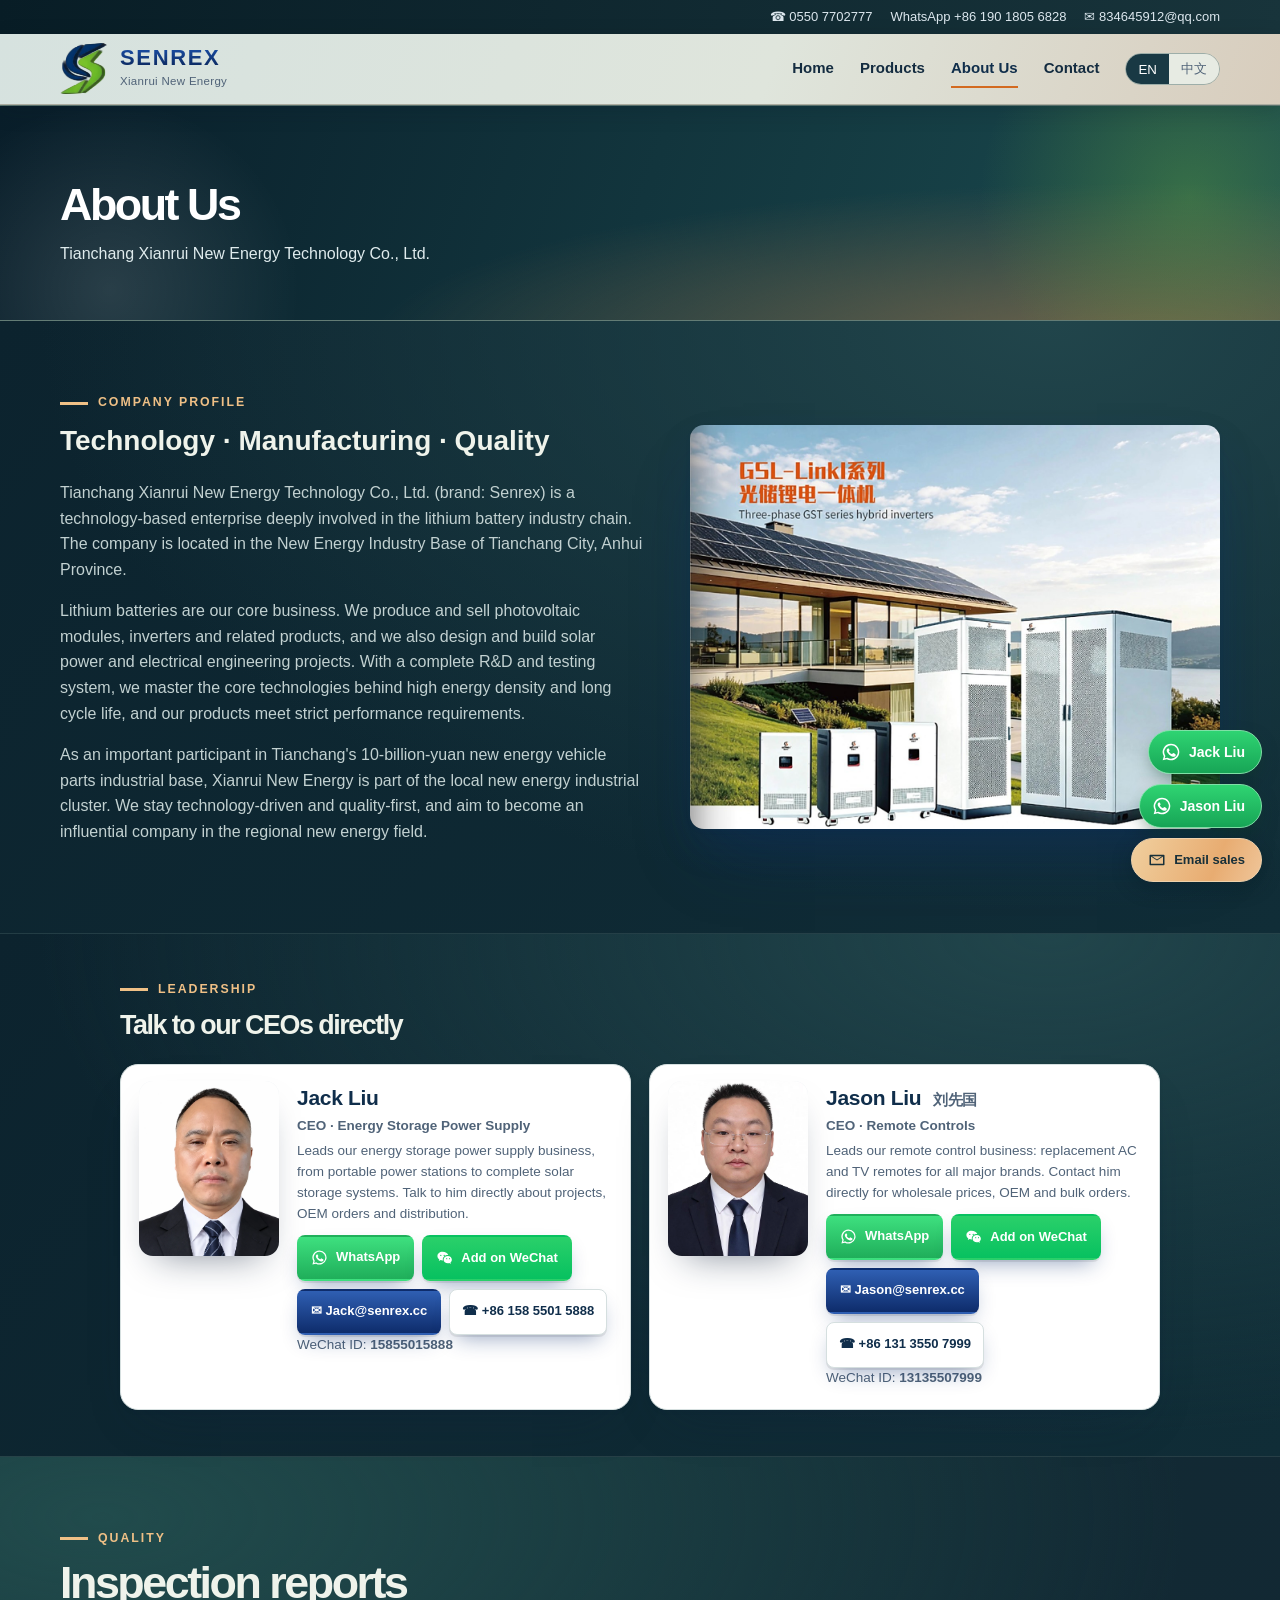
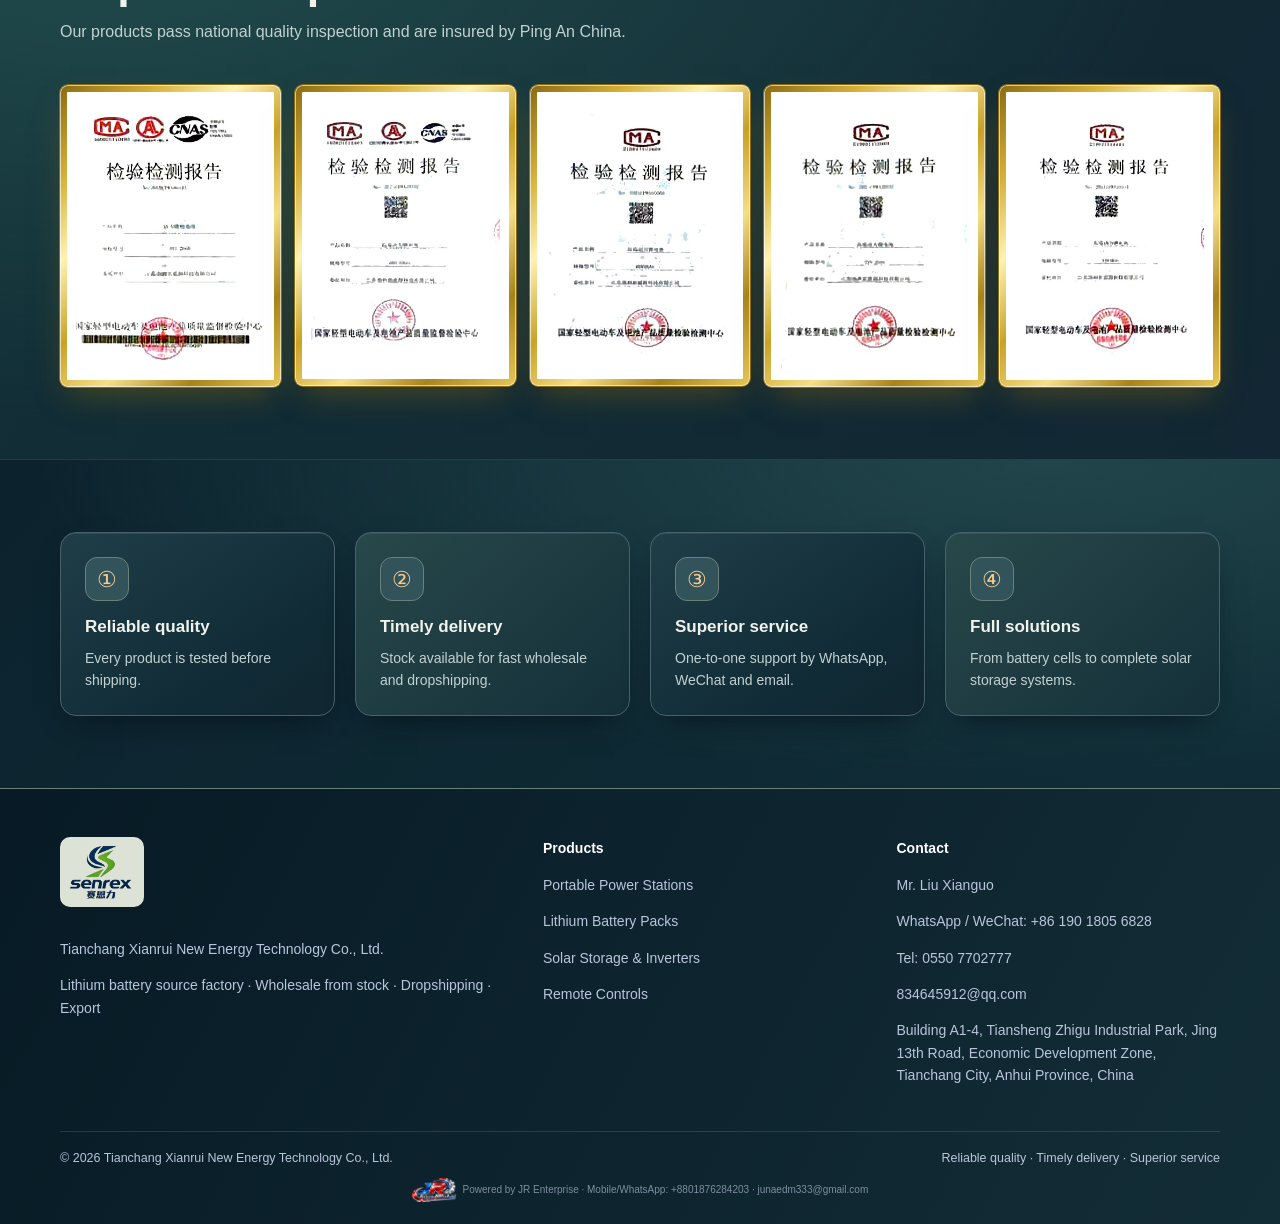
==== about.html @ 0696030a "Add CEO emails (Jack@senrex.cc, Jason@senrex.cc); order WhatsApp, WeChat, Email Co-Authored-By: Clau" ====
<!DOCTYPE html>
<html lang="en">
<head>
<meta charset="utf-8">
<meta name="viewport" content="width=device-width,initial-scale=1">
<title>About Us | Senrex 赛恩力</title>
<meta name="description" content="Senrex lithium battery factory: portable power stations, 48V/60V/72V lithium battery packs, solar storage systems, inverters and remote controls. Wholesale and export.">
<link rel="icon" href="assets/img/logo_mark.png">
<link rel="stylesheet" href="assets/css/style.css?v=fdbe3cc8">
<link rel="stylesheet" href="assets/css/alpine.css?v=fdbe3cc8">
<script>try{var l=localStorage.getItem('senrex-lang');if(!l){l=(navigator.language||'').toLowerCase().indexOf('zh')===0?'zh-CN':'en'}document.documentElement.lang=l}catch(e){}</script>
</head>
<body data-page="about">
<div class="top"><div class="wrap">
  <a href="tel:+865507702777">☎ 0550 7702777</a>
  <a href="https://wa.me/8619018056828" target="_blank" rel="noopener">WhatsApp +86 190 1805 6828</a>
  <a href="mailto:834645912@qq.com">✉ 834645912@qq.com</a>
</div></div>
<header class="nav"><div class="wrap">
  <a class="brand" href="index.html"><span class="brand-depth" aria-hidden="true"><img src="assets/img/logo_mark.png" width="158" height="160" alt=""><i style="--depth:-3px"></i><i style="--depth:-2px"></i><i style="--depth:-1px"></i><i style="--depth:0px"></i><i style="--depth:1px"></i><i style="--depth:2px"></i><i style="--depth:3px"></i></span><span><b>SENREX</b><small><span class="en">Xianrui New Energy</span><span class="zh">先锐新能源</span></small></span></a>
  <nav class="menu" id="menu">
    <a href="index.html" data-p="home"><span class="en">Home</span><span class="zh">首页</span></a>
    <a href="products.html" data-p="products"><span class="en">Products</span><span class="zh">产品中心</span></a>
    <a href="about.html" data-p="about"><span class="en">About Us</span><span class="zh">关于我们</span></a>
    <a href="contact.html" data-p="contact"><span class="en">Contact</span><span class="zh">联系我们</span></a>
    <div class="lang"><button data-l="en">EN</button><button data-l="zh-CN">中文</button></div>
  </nav>
  <button class="burger" id="burger" aria-label="Menu">☰</button>
</div></header>

<div class="ptitle"><div class="wrap"><h1><span class="en">About Us</span><span class="zh">关于我们</span></h1><p><span class="en">Tianchang Xianrui New Energy Technology Co., Ltd.</span><span class="zh">天长市先锐新能源科技有限公司</span></p></div></div>
<section class="s"><div class="wrap split">
  <div>
    <div class="kicker"><span class="en">Company profile</span><span class="zh">公司简介</span></div>
    <h2 style="color:var(--navy);font-size:28px;margin:6px 0 14px"><span class="en">Technology · Manufacturing · Quality</span><span class="zh">科技缔造 · 专业品质</span></h2>
    <p class="en">Tianchang Xianrui New Energy Technology Co., Ltd. (brand: Senrex) is a technology-based enterprise deeply involved in the lithium battery industry chain. The company is located in the New Energy Industry Base of Tianchang City, Anhui Province.</p><p class="zh">天长市先锐新能源科技有限公司（品牌：赛恩力 Senrex）是一家深耕锂电池产业链的科技型企业，公司坐落于安徽省天长市新能源产业基地。</p>
    <p class="en">Lithium batteries are our core business. We produce and sell photovoltaic modules, inverters and related products, and we also design and build solar power and electrical engineering projects. With a complete R&D and testing system, we master the core technologies behind high energy density and long cycle life, and our products meet strict performance requirements.</p><p class="zh">公司以锂电池产业为核心方向，主营光伏组件、逆变器等产品生产销售，同时承接光伏发电及电力工程设计施工业务。依托完善的研发测试体系，公司掌握了支撑高能量密度、长循环寿命电池需求的核心技术，产品性能满足严苛要求。</p>
    <p class="en">As an important participant in Tianchang's 10-billion-yuan new energy vehicle parts industrial base, Xianrui New Energy is part of the local new energy industrial cluster. We stay technology-driven and quality-first, and aim to become an influential company in the regional new energy field.</p><p class="zh">作为天长市百亿新能源汽车零部件产业基地的重要参与者，先锐新能源积极融入本地新能源产业集群，借助完善的协作配套与产业政策优势，持续提升自主创新能力。未来，公司将继续坚持科技驱动、质量为本，致力于成为区域新能源领域具有较强影响力的企业。</p>
  </div>
  <img src="assets/img/solar/hero_gsl.jpg" alt="Senrex solar storage systems" style="border-radius:14px">
</div></section>
<section class="s ceo-s"><div class="wrap">
  <div class="head"><div class="kicker"><span class="en">Leadership</span><span class="zh">公司领导</span></div><h2><span class="en">Talk to our CEOs directly</span><span class="zh">直接联系我们的负责人</span></h2></div>
  <div class="leaders"><div class="ceo">
    <div class="ceo-photo"><img src="assets/img/team/jack-liu.webp" alt="Jack Liu, CEO" loading="lazy"></div>
    <div class="ceo-info">
      <h2>Jack Liu</h2>
      <p class="ceo-role"><span class="en">CEO · Energy Storage Power Supply</span><span class="zh">首席执行官 · 储能电源</span></p>
      <p><span class="en">Leads our energy storage power supply business, from portable power stations to complete solar storage systems. Talk to him directly about projects, OEM orders and distribution.</span><span class="zh">负责储能电源业务，涵盖便携式储能电源到完整光储系统。项目合作、OEM定制与代理经销，欢迎直接联系。</span></p>
      <div class="ceo-btns">
        <a class="btn btn-wa" href="https://wa.me/8615855015888?text=Hello%20Jack%2C%20I%20am%20interested%20in%20Senrex%20products." target="_blank" rel="noopener"><svg width="20" height="20" fill="currentColor" viewBox="0 0 24 24" aria-hidden="true"><path d="M12 2a10 10 0 0 0-8.6 15.1L2 22l5-1.3A10 10 0 1 0 12 2zm0 18.2a8.2 8.2 0 0 1-4.2-1.2l-.3-.2-3 .8.8-2.9-.2-.3A8.2 8.2 0 1 1 12 20.2zm4.5-6.1c-.2-.1-1.5-.7-1.7-.8s-.4-.1-.6.1-.7.8-.8 1-.3.2-.5.1a6.7 6.7 0 0 1-3.3-2.9c-.3-.4.2-.4.7-1.3.1-.2 0-.3 0-.4l-.8-1.8c-.2-.5-.4-.4-.6-.4h-.5a1 1 0 0 0-.7.3 3 3 0 0 0-.9 2.2 5.2 5.2 0 0 0 1.1 2.8 11.9 11.9 0 0 0 4.6 4c1.7.7 2.4.8 3.2.7a2.8 2.8 0 0 0 1.8-1.3 2.3 2.3 0 0 0 .2-1.3c-.1-.1-.3-.2-.5-.3z"/></svg> WhatsApp</a><button class="btn btn-wechat" type="button" data-wechat="15855015888"><svg viewBox="0 0 24 24" width="20" height="20" fill="currentColor" aria-hidden="true"><path d="M9.2 4C5.2 4 2 6.7 2 10c0 1.9 1 3.6 2.7 4.7L4 17l2.6-1.3c.8.2 1.7.4 2.6.4h.6a5.6 5.6 0 0 1-.2-1.5c0-3.4 3.2-6.1 7.2-6.1h.5C16.6 5.9 13.2 4 9.2 4zM6.8 8.2a.9.9 0 1 1 0 1.8.9.9 0 0 1 0-1.8zm4.8 0a.9.9 0 1 1 0 1.8.9.9 0 0 1 0-1.8zM16.8 10c-3.4 0-6.1 2.2-6.1 5s2.7 5 6.1 5c.7 0 1.4-.1 2-.3L21 21l-.6-2c1.2-.9 2-2.3 2-3.9 0-2.9-2.6-5.1-5.6-5.1zm-2 2.9a.8.8 0 1 1 0 1.5.8.8 0 0 1 0-1.5zm4 0a.8.8 0 1 1 0 1.5.8.8 0 0 1 0-1.5z"/></svg><span class="en">Add on WeChat</span><span class="zh">添加微信</span></button><a class="btn btn-mail" href="mailto:Jack@senrex.cc?subject=Senrex%20inquiry">✉ Jack@senrex.cc</a>
        <a class="btn btn-call" href="tel:+8615855015888">☎ +86 158 5501 5888</a>
      </div><p class="ceo-note"><span class="en">WeChat ID</span><span class="zh">微信号</span>: <b>15855015888</b></p>
    </div>
  </div><div class="ceo">
    <div class="ceo-photo"><img src="assets/img/team/jason-liu.webp" alt="Jason Liu, CEO" loading="lazy"></div>
    <div class="ceo-info">
      <h2>Jason Liu <span class="ceo-zh">刘先国</span></h2>
      <p class="ceo-role"><span class="en">CEO · Remote Controls</span><span class="zh">首席执行官 · 遥控器</span></p>
      <p><span class="en">Leads our remote control business: replacement AC and TV remotes for all major brands. Contact him directly for wholesale prices, OEM and bulk orders.</span><span class="zh">负责遥控器业务，提供各大品牌空调与电视替换遥控器。批发价格、OEM定制及大批量订单，欢迎直接联系。</span></p>
      <div class="ceo-btns">
        <a class="btn btn-wa" href="https://wa.me/8613135507999?text=Hello%20Jason%2C%20I%20am%20interested%20in%20Senrex%20products." target="_blank" rel="noopener"><svg width="20" height="20" fill="currentColor" viewBox="0 0 24 24" aria-hidden="true"><path d="M12 2a10 10 0 0 0-8.6 15.1L2 22l5-1.3A10 10 0 1 0 12 2zm0 18.2a8.2 8.2 0 0 1-4.2-1.2l-.3-.2-3 .8.8-2.9-.2-.3A8.2 8.2 0 1 1 12 20.2zm4.5-6.1c-.2-.1-1.5-.7-1.7-.8s-.4-.1-.6.1-.7.8-.8 1-.3.2-.5.1a6.7 6.7 0 0 1-3.3-2.9c-.3-.4.2-.4.7-1.3.1-.2 0-.3 0-.4l-.8-1.8c-.2-.5-.4-.4-.6-.4h-.5a1 1 0 0 0-.7.3 3 3 0 0 0-.9 2.2 5.2 5.2 0 0 0 1.1 2.8 11.9 11.9 0 0 0 4.6 4c1.7.7 2.4.8 3.2.7a2.8 2.8 0 0 0 1.8-1.3 2.3 2.3 0 0 0 .2-1.3c-.1-.1-.3-.2-.5-.3z"/></svg> WhatsApp</a><button class="btn btn-wechat" type="button" data-wechat="13135507999"><svg viewBox="0 0 24 24" width="20" height="20" fill="currentColor" aria-hidden="true"><path d="M9.2 4C5.2 4 2 6.7 2 10c0 1.9 1 3.6 2.7 4.7L4 17l2.6-1.3c.8.2 1.7.4 2.6.4h.6a5.6 5.6 0 0 1-.2-1.5c0-3.4 3.2-6.1 7.2-6.1h.5C16.6 5.9 13.2 4 9.2 4zM6.8 8.2a.9.9 0 1 1 0 1.8.9.9 0 0 1 0-1.8zm4.8 0a.9.9 0 1 1 0 1.8.9.9 0 0 1 0-1.8zM16.8 10c-3.4 0-6.1 2.2-6.1 5s2.7 5 6.1 5c.7 0 1.4-.1 2-.3L21 21l-.6-2c1.2-.9 2-2.3 2-3.9 0-2.9-2.6-5.1-5.6-5.1zm-2 2.9a.8.8 0 1 1 0 1.5.8.8 0 0 1 0-1.5zm4 0a.8.8 0 1 1 0 1.5.8.8 0 0 1 0-1.5z"/></svg><span class="en">Add on WeChat</span><span class="zh">添加微信</span></button><a class="btn btn-mail" href="mailto:Jason@senrex.cc?subject=Senrex%20inquiry">✉ Jason@senrex.cc</a>
        <a class="btn btn-call" href="tel:+8613135507999">☎ +86 131 3550 7999</a>
      </div><p class="ceo-note"><span class="en">WeChat ID</span><span class="zh">微信号</span>: <b>13135507999</b></p>
    </div>
  </div></div>
</div></section>
<section class="s alt"><div class="wrap">
  <div class="head"><div class="kicker"><span class="en">Quality</span><span class="zh">品质保障</span></div><h2><span class="en">Inspection reports</span><span class="zh">检验检测报告</span></h2><p><span class="en">Our products pass national quality inspection and are insured by Ping An China.</span><span class="zh">本公司产品通过国家质量检测认证，由中国平安承保。</span></p></div>
  <div class="certgrid"><img src="assets/img/certs/cert1.jpg" alt="Inspection report 1" loading="lazy" data-zoom><img src="assets/img/certs/cert2.jpg" alt="Inspection report 2" loading="lazy" data-zoom><img src="assets/img/certs/cert3.jpg" alt="Inspection report 3" loading="lazy" data-zoom><img src="assets/img/certs/cert4.jpg" alt="Inspection report 4" loading="lazy" data-zoom><img src="assets/img/certs/cert5.jpg" alt="Inspection report 5" loading="lazy" data-zoom></div>
</div></section>
<section class="s"><div class="wrap">
  <div class="why">
    <div><i>①</i><h3><span class="en">Reliable quality</span><span class="zh">可靠的质量</span></h3><p><span class="en">Every product is tested before shipping.</span><span class="zh">每件产品出厂前均经检测。</span></p></div>
    <div><i>②</i><h3><span class="en">Timely delivery</span><span class="zh">及时的供货</span></h3><p><span class="en">Stock available for fast wholesale and dropshipping.</span><span class="zh">现货充足，批发与一件代发快速发货。</span></p></div>
    <div><i>③</i><h3><span class="en">Superior service</span><span class="zh">最佳的服务</span></h3><p><span class="en">One-to-one support by WhatsApp, WeChat and email.</span><span class="zh">WhatsApp、微信、邮箱一对一服务。</span></p></div>
    <div><i>④</i><h3><span class="en">Full solutions</span><span class="zh">整体方案</span></h3><p><span class="en">From battery cells to complete solar storage systems.</span><span class="zh">从电池到完整光储系统。</span></p></div>
  </div>
</div></section>

<footer><div class="wrap">
  <div class="cols">
    <div>
      <div class="logo"><img src="assets/img/logo.png" alt="Senrex 赛恩力"></div>
      <p><span class="en">Tianchang Xianrui New Energy Technology Co., Ltd.</span><span class="zh">天长市先锐新能源科技有限公司</span></p>
      <p><span class="en">Lithium battery source factory · Wholesale from stock · Dropshipping · Export</span><span class="zh">锂电池源头工厂 · 现货批发 · 一件代发 · 外贸出口</span></p>
    </div>
    <div>
      <h4><span class="en">Products</span><span class="zh">产品中心</span></h4>
      <p><a href="products.html#power"><span class="en">Portable Power Stations</span><span class="zh">便携式储能电源</span></a></p><p><a href="products.html#battery"><span class="en">Lithium Battery Packs</span><span class="zh">动力锂电池组</span></a></p><p><a href="products.html#solar"><span class="en">Solar Storage & Inverters</span><span class="zh">光储一体机与逆变器</span></a></p><p><a href="products.html#remote"><span class="en">Remote Controls</span><span class="zh">遥控器</span></a></p>
    </div>
    <div>
      <h4><span class="en">Contact</span><span class="zh">联系我们</span></h4>
      <p><span class="en">Mr. Liu Xianguo</span><span class="zh">刘先国</span></p>
      <p><a href="https://wa.me/8619018056828" target="_blank" rel="noopener">WhatsApp / WeChat: +86 190 1805 6828</a></p>
      <p><a href="tel:+865507702777">Tel: 0550 7702777</a></p>
      <p><a href="mailto:834645912@qq.com">834645912@qq.com</a></p>
      <p><span class="en">Building A1-4, Tiansheng Zhigu Industrial Park, Jing 13th Road, Economic Development Zone, Tianchang City, Anhui Province, China</span><span class="zh">安徽省天长市经济开发区经十三路天盛智谷产业园A1-4栋</span></p>
    </div>
  </div>
  <div class="copy"><span>© 2026 <span class="en">Tianchang Xianrui New Energy Technology Co., Ltd.</span><span class="zh">天长市先锐新能源科技有限公司</span></span><span><span class="en">Reliable quality · Timely delivery · Superior service</span><span class="zh">可靠的质量 · 及时的供货 · 最佳的服务</span></span></div>
  <div class="jr-credit" style="text-align:center;font-size:10px;line-height:1.5;margin-top:10px;display:flex;align-items:center;justify-content:center;gap:6px;flex-wrap:wrap"><img src="assets/img/jr-enterprise-logo.webp" width="45" height="24" alt="JR Enterprise" loading="lazy" style="height:24px;width:auto;display:block"><span style="opacity:.65">Powered by JR Enterprise · Mobile/WhatsApp: <a href="https://wa.me/8801876284203" target="_blank" rel="noopener" style="color:inherit;text-decoration:none">+8801876284203</a> · <a href="mailto:junaedm333@gmail.com" style="color:inherit;text-decoration:none">junaedm333@gmail.com</a></span></div>
</div></footer>
<div class="float">
  <a class="wa wa-name" href="https://wa.me/8615855015888?text=Hello%20Jack%2C%20I%20am%20interested%20in%20Senrex%20energy%20storage%20products." target="_blank" rel="noopener" aria-label="WhatsApp Jack Liu"><svg viewBox="0 0 24 24" aria-hidden="true"><path d="M12 2a10 10 0 0 0-8.6 15.1L2 22l5-1.3A10 10 0 1 0 12 2zm0 18.2a8.2 8.2 0 0 1-4.2-1.2l-.3-.2-3 .8.8-2.9-.2-.3A8.2 8.2 0 1 1 12 20.2zm4.5-6.1c-.2-.1-1.5-.7-1.7-.8s-.4-.1-.6.1-.7.8-.8 1-.3.2-.5.1a6.7 6.7 0 0 1-3.3-2.9c-.3-.4.2-.4.7-1.3.1-.2 0-.3 0-.4l-.8-1.8c-.2-.5-.4-.4-.6-.4h-.5a1 1 0 0 0-.7.3 3 3 0 0 0-.9 2.2 5.2 5.2 0 0 0 1.1 2.8 11.9 11.9 0 0 0 4.6 4c1.7.7 2.4.8 3.2.7a2.8 2.8 0 0 0 1.8-1.3 2.3 2.3 0 0 0 .2-1.3c-.1-.1-.3-.2-.5-.3z"/></svg><span>Jack Liu</span></a>
  <a class="wa wa-name" href="https://wa.me/8613135507999?text=Hello%20Jason%2C%20I%20am%20interested%20in%20Senrex%20remote%20controls." target="_blank" rel="noopener" aria-label="WhatsApp Jason Liu"><svg viewBox="0 0 24 24" aria-hidden="true"><path d="M12 2a10 10 0 0 0-8.6 15.1L2 22l5-1.3A10 10 0 1 0 12 2zm0 18.2a8.2 8.2 0 0 1-4.2-1.2l-.3-.2-3 .8.8-2.9-.2-.3A8.2 8.2 0 1 1 12 20.2zm4.5-6.1c-.2-.1-1.5-.7-1.7-.8s-.4-.1-.6.1-.7.8-.8 1-.3.2-.5.1a6.7 6.7 0 0 1-3.3-2.9c-.3-.4.2-.4.7-1.3.1-.2 0-.3 0-.4l-.8-1.8c-.2-.5-.4-.4-.6-.4h-.5a1 1 0 0 0-.7.3 3 3 0 0 0-.9 2.2 5.2 5.2 0 0 0 1.1 2.8 11.9 11.9 0 0 0 4.6 4c1.7.7 2.4.8 3.2.7a2.8 2.8 0 0 0 1.8-1.3 2.3 2.3 0 0 0 .2-1.3c-.1-.1-.3-.2-.5-.3z"/></svg><span>Jason Liu</span></a>
  <a class="em" href="contact.html#form"><svg viewBox="0 0 24 24" aria-hidden="true"><path d="M3 5h18a1 1 0 0 1 1 1v12a1 1 0 0 1-1 1H3a1 1 0 0 1-1-1V6a1 1 0 0 1 1-1zm1 2.4V17h16V7.4l-8 5.3-8-5.3zM5.4 7 12 11.4 18.6 7H5.4z"/></svg><span class="en">Email sales</span><span class="zh">邮件询价</span></a>
</div>
<div class="modal" id="pmodal"><div class="box"><button class="x" data-close aria-label="Close">×</button><div class="gal"></div><div class="info"></div></div></div>
<div class="modal zoom" id="zmodal"><div class="box"><button class="x" data-close aria-label="Close">×</button><img alt=""></div></div>
<div class="modal" id="imodal" role="dialog" aria-modal="true" aria-labelledby="inq-modal-title"><div class="box" style="display:block;max-width:640px"><button class="x" data-close aria-label="Close">×</button><div class="info"><form class="inq" id="inq-modal" novalidate>
  <div class="inquiry-intro"><span class="mail-seal" aria-hidden="true"><svg viewBox="0 0 24 24" aria-hidden="true"><path d="M3 5h18a1 1 0 0 1 1 1v12a1 1 0 0 1-1 1H3a1 1 0 0 1-1-1V6a1 1 0 0 1 1-1zm1 2.4V17h16V7.4l-8 5.3-8-5.3zM5.4 7 12 11.4 18.6 7H5.4z"/></svg></span>
    <div><h2 id="inq-modal-title"><span class="en">Request a quotation</span><span class="zh">获取报价</span></h2><p><span class="en">Tell our sales team what you’re sourcing and when you need it.</span><span class="zh">告诉销售团队您想采购的产品及交付时间。</span></p></div>
  </div>
  <div class="row"><div class="field"><label for="inq-modal-name"><span class="en">Your name *</span><span class="zh">您的姓名 *</span></label><input id="inq-modal-name" name="name" autocomplete="name" required></div><div class="field"><label for="inq-modal-email"><span class="en">Email address *</span><span class="zh">电子邮箱 *</span></label><input id="inq-modal-email" name="email" type="email" autocomplete="email" required></div></div>
  <div class="row"><div class="field"><label for="inq-modal-country"><span class="en">Country</span><span class="zh">国家</span></label><select id="inq-modal-country" name="country" class="country-select"><option value="">—</option></select></div><div class="field"><label for="inq-modal-phone"><span class="en">Mobile number / WhatsApp</span><span class="zh">手机号码 / WhatsApp</span></label><input id="inq-modal-phone" name="phone" type="tel" autocomplete="tel" placeholder="+86 138 0000 0000"></div></div>
  <div class="field"><label for="inq-modal-message"><span class="en">What do you need? *</span><span class="zh">您的需求 *</span></label><textarea id="inq-modal-message" name="message" rows="4" required></textarea></div>
  <details class="order-details"><summary><span class="en">Product & order details</span><span class="zh">产品与订单信息</span></summary>
    <div class="order-fields"><div class="row"><div class="field"><label for="inq-modal-product_line"><span class="en">Product line</span><span class="zh">产品线</span></label><select id="inq-modal-product_line" name="product_line" ><option value="">—</option><option value="Portable Power Stations">Portable Power Stations / 便携式储能电源</option><option value="Lithium Battery Packs">Lithium Battery Packs / 动力锂电池组</option><option value="Solar Storage & Inverters">Solar Storage & Inverters / 光储一体机与逆变器</option><option value="Remote Controls">Remote Controls / 遥控器</option></select></div><div class="field"><label for="inq-modal-product"><span class="en">Model</span><span class="zh">型号</span></label><input id="inq-modal-product" name="product" placeholder="48V100Ah"></div></div><div class="row"><div class="field"><label for="inq-modal-quantity"><span class="en">Order quantity</span><span class="zh">采购数量</span></label><input id="inq-modal-quantity" name="quantity" ></div><div class="field"><label for="inq-modal-company"><span class="en">Company</span><span class="zh">公司名称</span></label><input id="inq-modal-company" name="company" autocomplete="organization"></div></div></div>
  </details>
  <input type="text" name="_honey" style="display:none" tabindex="-1" autocomplete="off">
  <div class="inquiry-send"><button class="btn btn-green" type="submit"><svg viewBox="0 0 24 24" aria-hidden="true"><path d="M3 5h18a1 1 0 0 1 1 1v12a1 1 0 0 1-1 1H3a1 1 0 0 1-1-1V6a1 1 0 0 1 1-1zm1 2.4V17h16V7.4l-8 5.3-8-5.3zM5.4 7 12 11.4 18.6 7H5.4z"/></svg><span class="en">Open email draft</span><span class="zh">打开邮件草稿</span></button>
    <span><span class="en">Reply within 24 hours</span><span class="zh">24 小时内回复</span></span></div>
  <p class="note msg" role="status" aria-live="polite"></p>
</form></div></div></div>
<script>window.SENREX={email:"834645912@qq.com",wa:"8619018056828"};</script>
<script src="assets/js/data.js?v=fdbe3cc8"></script>
<script src="assets/js/main.js?v=fdbe3cc8"></script>
</body></html>
---- assets/css/style.css ----
:root{
  --navy:#0d2f6e; --navy-2:#0a2456; --green:#6fb83f; --green-2:#5aa22d;
  --ink:#1b2333; --muted:#5b6578; --line:#e3e8f0; --bg:#f5f7fb; --white:#fff;
  --radius:14px; --shadow:0 6px 24px rgba(13,47,110,.08);
}
*{box-sizing:border-box}
html{scroll-behavior:smooth}
body{margin:0;font-family:-apple-system,BlinkMacSystemFont,"Segoe UI",Roboto,"Helvetica Neue",Arial,"PingFang SC","Hiragino Sans GB","Microsoft YaHei","Noto Sans SC",sans-serif;color:var(--ink);background:var(--white);line-height:1.6;-webkit-font-smoothing:antialiased}
img{max-width:100%;display:block}
a{color:inherit;text-decoration:none}
.wrap{max-width:1200px;margin:0 auto;padding:0 20px}

/* language */
html[lang="en"] .zh{display:none!important}
html[lang="zh-CN"] .en{display:none!important}

/* header */
.top{background:var(--navy-2);color:#cfd8ea;font-size:13px}
.top .wrap{display:flex;gap:18px;justify-content:flex-end;align-items:center;min-height:34px;flex-wrap:wrap}
.top a:hover{color:#fff}
header.nav{position:sticky;top:0;z-index:50;background:rgba(255,255,255,.96);backdrop-filter:saturate(1.4) blur(8px);border-bottom:1px solid var(--line)}
header.nav .wrap{display:flex;align-items:center;justify-content:space-between;min-height:70px;gap:16px}
.brand{display:flex;align-items:center;gap:10px}
.brand img{height:44px;width:auto}
.brand b{display:block;font-size:22px;letter-spacing:.5px;color:var(--navy);line-height:1}
.brand small{display:block;font-size:11px;color:var(--muted);letter-spacing:.3px;margin-top:3px}
.menu{display:flex;align-items:center;gap:26px;font-weight:600;font-size:15px}
.menu a{color:var(--ink);padding:6px 0;border-bottom:2px solid transparent}
.menu a:hover,.menu a.on{color:var(--navy);border-color:var(--green)}
.lang{display:flex;border:1px solid var(--line);border-radius:999px;overflow:hidden;font-size:13px;font-weight:700}
.lang button{border:0;background:#fff;padding:6px 12px;cursor:pointer;color:var(--muted)}
.lang button.on{background:var(--navy);color:#fff}
.burger{display:none;border:0;background:none;font-size:26px;cursor:pointer;color:var(--navy)}

/* buttons */
.btn{display:inline-flex;align-items:center;gap:8px;padding:12px 22px;border-radius:999px;font-weight:700;font-size:15px;border:2px solid transparent;cursor:pointer;transition:.15s}
.btn-green{background:var(--green);color:#fff}
.btn-green:hover{background:var(--green-2)}
.btn-line{border-color:#fff;color:#fff}
.btn-line:hover{background:#fff;color:var(--navy)}
.btn-navy{background:var(--navy);color:#fff}
.btn-navy:hover{background:var(--navy-2)}
.btn-sm{padding:8px 14px;font-size:13px}

/* hero */
.hero{position:relative;color:#fff;background:var(--navy) center/cover no-repeat;min-height:560px;display:flex;align-items:center}
.hero::before{content:"";position:absolute;inset:0;background:linear-gradient(90deg,rgba(8,30,72,.92) 0%,rgba(8,30,72,.75) 45%,rgba(8,30,72,.15) 100%)}
.hero .wrap{position:relative;width:100%}
.hero h1{font-size:46px;line-height:1.15;margin:0 0 16px;max-width:640px}
.hero p{font-size:18px;max-width:560px;color:#dbe4f5;margin:0 0 28px}
.tag{display:inline-block;background:rgba(111,184,63,.18);color:#bfe8a3;border:1px solid rgba(111,184,63,.5);padding:5px 14px;border-radius:999px;font-size:13px;font-weight:700;margin-bottom:18px}
.hero .cta{display:flex;gap:12px;flex-wrap:wrap}

.stats{background:#fff;border-bottom:1px solid var(--line)}
.stats .wrap{display:grid;grid-template-columns:repeat(4,1fr);gap:0}
.stat{padding:26px 10px;text-align:center;border-right:1px solid var(--line)}
.stat:last-child{border-right:0}
.stat b{display:block;font-size:30px;color:var(--navy)}
.stat span{color:var(--muted);font-size:14px}

/* sections */
section.s{padding:72px 0}
section.alt{background:var(--bg)}
.head{text-align:center;max-width:720px;margin:0 auto 40px}
.head h2{font-size:32px;margin:0 0 10px;color:var(--navy)}
.head p{color:var(--muted);margin:0}
.kicker{color:var(--green-2);font-weight:800;letter-spacing:1.5px;font-size:13px;text-transform:uppercase}

.cats{display:grid;grid-template-columns:repeat(4,1fr);gap:20px}
.cat{background:#fff;border:1px solid var(--line);border-radius:var(--radius);overflow:hidden;box-shadow:var(--shadow);transition:.2s;display:flex;flex-direction:column}
.cat:hover{transform:translateY(-4px)}
.cat .pic{aspect-ratio:4/3;background:#fff;display:flex;align-items:center;justify-content:center;overflow:hidden}
.cat .pic img{width:100%;height:100%;object-fit:cover}
.cat .txt{padding:18px}
.cat h3{margin:0 0 4px;font-size:18px;color:var(--navy)}
.cat p{margin:0;color:var(--muted);font-size:14px}
.cat .n{display:inline-block;margin-top:10px;font-weight:700;color:var(--green-2);font-size:14px}

.why{display:grid;grid-template-columns:repeat(4,1fr);gap:20px}
.why div{background:#fff;border-radius:var(--radius);padding:24px;border:1px solid var(--line)}
.why i{font-style:normal;display:inline-flex;width:44px;height:44px;border-radius:12px;background:#eaf5e2;color:var(--green-2);align-items:center;justify-content:center;font-size:22px;margin-bottom:12px}
.why h3{margin:0 0 6px;font-size:17px;color:var(--navy)}
.why p{margin:0;color:var(--muted);font-size:14px}

.split{display:grid;grid-template-columns:1.1fr 1fr;gap:48px;align-items:center}
.split p{color:var(--muted)}
.certs{border-radius:var(--radius);border:1px solid var(--line);background:#fff;padding:10px}

.ctaband{background:linear-gradient(110deg,var(--navy) 0%,#163f8c 100%);color:#fff;padding:56px 0}
.ctaband .wrap{display:flex;justify-content:space-between;align-items:center;gap:24px;flex-wrap:wrap}
.ctaband h2{margin:0 0 6px;font-size:28px}
.ctaband p{margin:0;color:#cfd8ea}

/* page title */
.ptitle{background:linear-gradient(110deg,var(--navy) 0%,#163f8c 100%);color:#fff;padding:48px 0 40px}
.ptitle h1{margin:0 0 6px;font-size:34px}
.ptitle p{margin:0;color:#cfd8ea}

/* products */
.tabs{position:sticky;top:70px;z-index:40;background:#fff;border-bottom:1px solid var(--line)}
.tabs .wrap{display:flex;gap:8px;overflow-x:auto;padding-top:12px;padding-bottom:12px;scrollbar-width:none}
.tabs a{white-space:nowrap;padding:9px 16px;border-radius:999px;background:var(--bg);font-weight:700;font-size:14px;color:var(--muted);border:1px solid var(--line)}
.tabs a.on,.tabs a:hover{background:var(--navy);color:#fff;border-color:var(--navy)}
.tabs a em{font-style:normal;opacity:.7;font-weight:600;margin-left:4px}
.group{padding:48px 0 16px;scroll-margin-top:140px}
.group>h2{font-size:26px;color:var(--navy);margin:0 0 4px}
.group>p.sub{color:var(--muted);margin:0 0 24px}
.grid{display:grid;grid-template-columns:repeat(4,1fr);gap:18px}
.card{background:#fff;border:1px solid var(--line);border-radius:var(--radius);overflow:hidden;display:flex;flex-direction:column;transition:.18s;cursor:pointer}
.card:hover{box-shadow:var(--shadow);transform:translateY(-3px);border-color:#cdd7e6}
.card .pic{aspect-ratio:1/1;background:#fff;display:flex;align-items:center;justify-content:center;padding:10px;border-bottom:1px solid var(--line)}
.card .pic img{max-height:100%;object-fit:contain}
.card .body{padding:14px 16px 16px;display:flex;flex-direction:column;gap:6px;flex:1}
.card .code{font-size:12px;font-weight:800;color:var(--green-2);letter-spacing:.5px}
.card h3{margin:0;font-size:16px;line-height:1.35;color:var(--ink)}
.card .meta{font-size:13px;color:var(--muted)}
.card .chips{display:flex;flex-wrap:wrap;gap:6px;margin-top:2px}
.chip{font-size:12px;background:var(--bg);border:1px solid var(--line);border-radius:999px;padding:2px 9px;color:var(--muted);font-weight:600}
.card .go{margin-top:auto;padding-top:8px;font-weight:700;color:var(--navy);font-size:14px}

.series{display:grid;grid-template-columns:1fr 1.4fr;gap:28px;align-items:start;background:#fff;border:1px solid var(--line);border-radius:var(--radius);padding:22px;margin-bottom:22px}
.series img{border-radius:10px}
.series h3{margin:0 0 6px;color:var(--navy);font-size:20px}
.series p{color:var(--muted);margin:0 0 12px;font-size:14px}
table.t{width:100%;border-collapse:collapse;font-size:13.5px}
table.t th,table.t td{border-bottom:1px solid var(--line);padding:8px 10px;text-align:left;vertical-align:top}
table.t th{background:var(--bg);color:var(--navy);font-weight:700;white-space:nowrap}
table.t tr:hover td{background:#fafcff}
.tscroll{overflow-x:auto}

.remotes{display:grid;grid-template-columns:repeat(2,1fr);gap:20px}
.rem{background:#fff;border:1px solid var(--line);border-radius:var(--radius);overflow:hidden}
.rem img{width:100%;max-height:340px;object-fit:contain;background:#fff;border-bottom:1px solid var(--line);cursor:zoom-in}
.rem .body{padding:16px}
.rem h3{margin:0 0 10px;font-size:17px;color:var(--navy)}
.rem h3 span.ty{font-size:12px;background:#eaf5e2;color:var(--green-2);padding:2px 8px;border-radius:999px;margin-left:6px;vertical-align:middle}
.rem .models{display:flex;flex-wrap:wrap;gap:6px}
.rem .models a{font-size:12.5px;border:1px solid var(--line);border-radius:6px;padding:3px 8px;background:var(--bg);font-weight:600;color:var(--ink)}
.rem .models a:hover{border-color:var(--green);color:var(--green-2);background:#fff}

/* modal */
.modal{position:fixed;inset:0;background:rgba(10,20,40,.6);z-index:100;display:none;align-items:center;justify-content:center;padding:20px}
.modal.open{display:flex}
.modal .box{background:#fff;border-radius:16px;max-width:980px;width:100%;max-height:92vh;overflow:auto;position:relative;display:grid;grid-template-columns:1fr 1.15fr}
.modal .x{position:absolute;top:10px;right:12px;border:0;background:#fff;font-size:28px;cursor:pointer;color:var(--muted);z-index:2;line-height:1}
.modal .gal{background:#fff;padding:24px;border-right:1px solid var(--line);display:flex;flex-direction:column;gap:10px}
.modal .gal img{border-radius:10px;max-height:420px;object-fit:contain;margin:0 auto}
.modal .gal .thumbs{display:flex;gap:8px;justify-content:center}
.modal .gal .thumbs img{width:70px;height:70px;object-fit:cover;border:2px solid var(--line);cursor:pointer}
.modal .info{padding:28px 28px 24px}
.modal .info h2{margin:2px 0 6px;color:var(--navy);font-size:22px;padding-right:30px}
.modal .info .actions{display:flex;gap:10px;flex-wrap:wrap;margin-top:18px}
.zoom .box{display:block;max-width:1200px;background:#fff}
.zoom .box img{width:100%}

/* contact */
.contact{display:grid;grid-template-columns:1fr 1fr;gap:28px}
.cbox{background:#fff;border:1px solid var(--line);border-radius:var(--radius);padding:26px}
.cbox h3{margin:0 0 14px;color:var(--navy)}
.cline{display:flex;gap:12px;padding:10px 0;border-bottom:1px solid var(--line)}
.cline:last-child{border-bottom:0}
.cline b{min-width:96px;color:var(--navy)}
.qr{display:flex;gap:20px;margin-top:16px}
.qr figure{margin:0;text-align:center;font-size:13px;color:var(--muted)}
.qr img{width:130px;height:130px;border:1px solid var(--line);border-radius:10px;padding:6px;background:#fff}
form.inq{display:grid;gap:12px}
form.inq label{font-size:13px;font-weight:700;color:var(--navy)}
form.inq input,form.inq textarea,form.inq select{width:100%;padding:11px 12px;border:1px solid #cfd7e4;border-radius:10px;font:inherit;background:#fff}
form.inq textarea{min-height:110px;resize:vertical}
form.inq .row{display:grid;grid-template-columns:1fr 1fr;gap:12px}
.note{font-size:12.5px;color:var(--muted)}

/* footer */
footer{background:var(--navy-2);color:#b9c5dc;padding:48px 0 22px;font-size:14px}
footer .cols{display:grid;grid-template-columns:1.4fr 1fr 1fr;gap:30px}
footer h4{color:#fff;margin:0 0 12px}
footer a:hover{color:#fff}
footer .logo{background:#fff;border-radius:10px;padding:8px;display:inline-block;margin-bottom:10px}
footer .logo img{height:54px}
footer .copy{border-top:1px solid rgba(255,255,255,.12);margin-top:30px;padding-top:16px;font-size:12.5px;display:flex;justify-content:space-between;flex-wrap:wrap;gap:8px}

/* floating contact */
.float{position:fixed;right:18px;bottom:18px;z-index:90;display:flex;flex-direction:column;gap:10px}
.float a{width:52px;height:52px;border-radius:50%;display:flex;align-items:center;justify-content:center;color:#fff;box-shadow:0 6px 18px rgba(0,0,0,.2);font-weight:800;font-size:13px}
.float .wa{background:#25d366}
.float .em{background:var(--navy)}
.float svg{width:26px;height:26px;fill:#fff}

@media (max-width:1024px){
  .cats,.why{grid-template-columns:repeat(2,1fr)}
  .grid{grid-template-columns:repeat(3,1fr)}
  .split,.contact{grid-template-columns:1fr}
  .series{grid-template-columns:1fr}
}
@media (max-width:760px){
  .menu{display:none;position:absolute;top:70px;left:0;right:0;background:#fff;flex-direction:column;align-items:flex-start;padding:14px 20px;border-bottom:1px solid var(--line);gap:12px}
  .menu.open{display:flex}
  .burger{display:block}
  .hero{min-height:480px}
  .hero h1{font-size:32px}
  .hero p{font-size:16px}
  .stats .wrap{grid-template-columns:repeat(2,1fr)}
  .stat:nth-child(2){border-right:0}
  .grid{grid-template-columns:repeat(2,1fr);gap:12px}
  .remotes{grid-template-columns:1fr}
  .modal .box{grid-template-columns:1fr}
  .modal .gal{border-right:0;border-bottom:1px solid var(--line)}
  footer .cols{grid-template-columns:1fr}
  form.inq .row{grid-template-columns:1fr}
  .top .wrap{justify-content:center}
  .brand small{display:none}
  section.s{padding:52px 0}
  .head h2{font-size:26px}
}
@media (max-width:420px){.cats,.why{grid-template-columns:1fr}}

/* ===== Premium 3D layer ===== */
:root{--shadow:0 1px 2px rgba(13,47,110,.06),0 8px 20px rgba(13,47,110,.08),0 24px 48px -12px rgba(13,47,110,.18);--shadow-hi:0 2px 4px rgba(13,47,110,.08),0 18px 36px rgba(13,47,110,.14),0 40px 70px -18px rgba(13,47,110,.32)}
body{background:#fbfcfe}
header.nav{box-shadow:0 6px 24px -10px rgba(13,47,110,.25)}
.brand img{filter:drop-shadow(0 4px 6px rgba(13,47,110,.25))}
.brand b{background:linear-gradient(180deg,#1a4fa8,#0a2456);-webkit-background-clip:text;background-clip:text;color:transparent}
.hero{min-height:620px;overflow:hidden}
.hero::after{content:"";position:absolute;left:0;right:0;bottom:-1px;height:90px;background:linear-gradient(180deg,transparent,rgba(251,252,254,.0) 10%,#fbfcfe);pointer-events:none}
.hero .wrap>*{position:relative;z-index:1}
.hero h1{text-shadow:0 2px 0 rgba(0,0,0,.15),0 10px 30px rgba(0,0,0,.35);letter-spacing:-.5px}
.hero .glass{display:inline-block;background:linear-gradient(135deg,rgba(255,255,255,.14),rgba(255,255,255,.04));border:1px solid rgba(255,255,255,.22);backdrop-filter:blur(10px);-webkit-backdrop-filter:blur(10px);border-radius:22px;padding:34px 36px;box-shadow:0 30px 60px -20px rgba(0,0,0,.45),inset 0 1px 0 rgba(255,255,255,.25);max-width:680px}
.btn{box-shadow:0 2px 0 rgba(0,0,0,.08),0 10px 22px -8px rgba(13,47,110,.45);transform:translateY(0)}
.btn:hover{transform:translateY(-2px);box-shadow:0 4px 0 rgba(0,0,0,.06),0 16px 28px -10px rgba(13,47,110,.55)}
.btn-green{background:linear-gradient(180deg,#83cc52,#5aa22d)}
.btn-navy{background:linear-gradient(180deg,#1b4a9c,#0a2456)}
.stats{position:relative;z-index:2;background:transparent;border:0;margin-top:-56px}
.stats .wrap{background:#fff;border-radius:20px;box-shadow:var(--shadow-hi);overflow:hidden}
.stat b{background:linear-gradient(180deg,#1a4fa8,#0a2456);-webkit-background-clip:text;background-clip:text;color:transparent;font-size:34px}
.head h2,.group>h2,.ptitle h1{letter-spacing:-.3px}
.cat,.card,.series,.rem,.why div,.cbox{box-shadow:var(--shadow);border-color:#e9eef6;transition:transform .35s cubic-bezier(.2,.8,.2,1),box-shadow .35s}
.cat:hover,.card:hover,.rem:hover,.why div:hover{transform:translateY(-6px) perspective(900px) rotateX(2deg);box-shadow:var(--shadow-hi)}
.cat .pic,.card .pic{background:radial-gradient(120% 90% at 50% 15%,#ffffff 0%,#f1f5fb 60%,#e6edf7 100%)}
.card .pic img,.cat .pic img[src*="battery"],.cat .pic img[src*="remote"]{filter:drop-shadow(0 18px 16px rgba(13,47,110,.22)) drop-shadow(0 4px 4px rgba(0,0,0,.08));transition:transform .4s}
.card:hover .pic img{transform:scale(1.05) translateY(-4px)}
.card .pic{position:relative}
.card .pic::after{content:"";position:absolute;left:18%;right:18%;bottom:8%;height:10px;border-radius:50%;background:radial-gradient(closest-side,rgba(13,47,110,.18),transparent);filter:blur(2px)}
.why i{box-shadow:inset 0 -3px 0 rgba(0,0,0,.06),0 8px 16px -6px rgba(90,162,45,.5);background:linear-gradient(180deg,#f2faea,#dff0d0)}
.certs{box-shadow:var(--shadow-hi);border-radius:18px}
.series img,.split img{box-shadow:var(--shadow-hi);border-radius:16px}
.rem img{background:radial-gradient(120% 90% at 50% 15%,#fff 0%,#f3f6fb 100%)}
.ptitle{position:relative;overflow:hidden;padding:64px 0 54px}
.ptitle::before{content:"";position:absolute;right:-120px;top:-120px;width:420px;height:420px;border-radius:50%;background:radial-gradient(closest-side,rgba(111,184,63,.35),transparent)}
.ptitle::after{content:"";position:absolute;left:-80px;bottom:-160px;width:380px;height:380px;border-radius:50%;background:radial-gradient(closest-side,rgba(255,255,255,.12),transparent)}
.ctaband{position:relative;overflow:hidden}
.ctaband::before{content:"";position:absolute;right:-100px;top:-140px;width:420px;height:420px;border-radius:50%;background:radial-gradient(closest-side,rgba(111,184,63,.35),transparent)}
.ctaband .wrap{position:relative}
.tabs{box-shadow:0 10px 24px -16px rgba(13,47,110,.35)}
.tabs a.on{box-shadow:0 8px 18px -8px rgba(13,47,110,.6)}
.modal .box{box-shadow:0 40px 90px -20px rgba(0,0,0,.5)}
.modal .gal{background:radial-gradient(120% 90% at 50% 20%,#fff 0%,#eef3fa 100%)}
.modal .gal img{filter:drop-shadow(0 22px 20px rgba(13,47,110,.25))}
.float a{box-shadow:0 10px 24px -6px rgba(0,0,0,.35),inset 0 -3px 0 rgba(0,0,0,.12)}
footer{background:linear-gradient(180deg,#0a2456,#071a40)}
@media (max-width:760px){.hero .glass{padding:22px}.stats{margin-top:-30px}}
.card[data-kind="power"] .pic{padding:0;aspect-ratio:4/5;overflow:hidden}
.card[data-kind="power"] .pic img{width:100%;height:100%;max-height:none;object-fit:cover;filter:none}
.card[data-kind="power"] .pic::after{display:none}
.series-head{margin:26px 0 16px;scroll-margin-top:140px}
.series-head h3{margin:0 0 4px;color:var(--navy);font-size:20px}
.series-head p{margin:0;color:var(--muted);font-size:14px}
.card[data-kind="solar"] .pic{padding:0;overflow:hidden}
.card[data-kind="solar"] .pic img{width:100%;height:100%;max-height:none;object-fit:cover;filter:none}
.card[data-kind="solar"] .pic::after{display:none}
.card .pic img{image-rendering:auto}
.certgrid{display:grid;grid-template-columns:repeat(5,1fr);gap:14px}
.certgrid img{background:#fff;border-radius:6px;box-shadow:0 1px 2px rgba(0,0,0,.08),0 10px 24px -8px rgba(13,47,110,.28);transition:transform .3s;cursor:zoom-in}
.certgrid img:hover{transform:translateY(-6px) rotate(-.6deg)}
.split .certgrid{grid-template-columns:repeat(3,1fr)}
@media (max-width:760px){.certgrid{grid-template-columns:repeat(3,1fr)}}
.card[data-kind="solar"] .pic{padding:8px;background:#fff}
.card[data-kind="solar"] .pic img{object-fit:contain;height:auto;border-radius:8px}
.card[data-kind="power"] .pic.fit{padding:14px;background:radial-gradient(120% 90% at 50% 15%,#fff 0%,#f1f5fb 60%,#e6edf7 100%)}
.card[data-kind="power"] .pic.fit img{object-fit:contain;filter:drop-shadow(0 16px 14px rgba(13,47,110,.22))}
/* golden frame around certificates */
.certgrid img{padding:7px;border-radius:8px;background:linear-gradient(135deg,#8a6a12 0%,#d4af37 18%,#fff2b3 34%,#c9a227 50%,#f7e08a 66%,#a8841c 82%,#e9c95a 100%);box-shadow:0 0 0 1px #8a6a12,inset 0 0 0 1px rgba(255,255,255,.6),0 2px 4px rgba(0,0,0,.12),0 14px 30px -10px rgba(138,106,18,.55)}
.certgrid img:hover{box-shadow:0 0 0 1px #8a6a12,0 4px 8px rgba(0,0,0,.14),0 22px 40px -12px rgba(138,106,18,.7)}
---- assets/css/alpine.css ----
/* The mountain light in the campaign photograph carries through the catalogue. */
:root {
  --navy: #102e4b;
  --navy-2: #081c30;
  --ink: #142c40;
  --muted: #506378;
  --green-2: #25614d;
  --bg: #eef4f3;
  --line: #d5dfdf;
  --sun: #ff9a45;
  --radius: 16px;
}
body { background: #f5f7f3; }
.top { background: #081c30; color: #dce7ee; }
header.nav { background: #fcfdf8; box-shadow: 0 3px 20px #06122415; }
.brand { perspective: 320px; gap: 13px; }
.brand .brand-depth {
  width: 47px; height: 48px; display: grid; position: relative;
  transform-style: preserve-3d;
  transform: rotateY(-16deg) rotateX(7deg) rotateZ(-3deg);
}
.brand-depth i, .brand-depth::after, .brand .brand-depth img {
  position: absolute; inset: 0; width: 100%; height: 100%;
}
.brand-depth i, .brand-depth::after { background: center / contain no-repeat url("../img/logo_mark.png"); }
.brand-depth i { transform: translateZ(var(--depth)); filter: brightness(.54); }
.brand-depth::after { content: ""; transform: translateZ(-4px); }
.brand .brand-depth img { transform: translateZ(4px); filter: none; }
.brand b { font-weight: 900; letter-spacing: .075em; }
.brand small { font-size: .72rem; }
.menu a:hover, .menu a.on { border-color: #d36a20; }
.lang button.on, .btn-navy { background: var(--navy); color: white; }
.btn { min-height: 46px; border-radius: 8px; justify-content: center; }
.btn-green { color: #201913; background: var(--sun); }
.btn-green:hover { color: #201913; background: #ffae67; }
:focus-visible { outline: 3px solid #e88734; outline-offset: 4px; }

.hero.alpine {
  display: grid; align-items: center; isolation: isolate; background: #0b243a;
  min-height: clamp(540px,44vw,760px);
}
.alpine-scene, .alpine::before, .alpine::after { position: absolute; inset: 0; pointer-events: none; }
.alpine-scene { z-index: -3; overflow: hidden; }
.alpine-scene img { width: 100%; height: 100%; object-fit: cover; object-position: 58% 56%; }
.alpine::before {
  z-index: -2; background: linear-gradient(90deg,#061a2def 0%,#091f32d9 23%,#09223783 43%,transparent 66%);
}
.alpine::after { z-index: -1; height: auto; background: linear-gradient(0deg,#071b2d70,transparent 19%); }
.alpine .wrap { padding-block: 64px; }
.hero-copy { max-width: min(47%,560px); }
.alpine .tag, .kicker {
  display: flex; align-items: center; gap: 10px; padding: 0; border: 0; border-radius: 0; background: transparent;
  text-transform: uppercase; font-size: .77rem; letter-spacing: .16em; font-weight: 800;
}
.alpine .tag { color: #ffb46e; margin-bottom: 22px; }
.alpine .tag::before, .kicker::before { content: ""; width: 28px; height: 3px; background: currentColor; }
.alpine h1 {
  font-size: clamp(3.5rem,5.7vw,6.15rem); font-weight: 760; line-height: .99;
  letter-spacing: -.058em; text-shadow: none; margin-bottom: 23px;
}
.alpine h1 em { color: #ffab61; font-style: normal; }
.alpine p { color: #edf4f8; max-width: 430px; font-size: clamp(1rem,1.22vw,1.125rem); line-height: 1.6; }
.alpine .btn-line { border: 1px solid #c0d3dd8f; background: #071b3080; }
.alpine .btn-line:hover { color: white; background: #163949; }
.stats { margin: 0; background: #0d293b; }
.stats .wrap { border-radius: 0; box-shadow: none; background: transparent; }
.stat { border-color: #ffffff24; padding: 19px 12px; }
.stat b { color: #ffd09a; background: none; letter-spacing: -.04em; line-height: 1.25; }
.stat:nth-child(even) b { color: #a9dfcd; }
.stat span { color: #e0e9ec; }

.head { max-width: none; text-align: left; }
.head .kicker, .split .kicker, .cbox .kicker { color: #35715c; }
.head h2, .ptitle h1 { font-size: clamp(2.15rem,3.5vw,3.6rem); line-height: 1.09; letter-spacing: -.055em; margin-block: 10px 12px; }
.cats { gap: 16px; }
.cat { --accent: #ed893b; border: 1px solid #ccd8d5; box-shadow: 0 8px 22px #162d4310; border-radius: 14px; }
.cat-battery { --accent: #48a79a; }
.cat-solar { --accent: #6292be; }
.cat-remote { --accent: #ae86ae; }
.cat .pic { aspect-ratio: 1.5; border-bottom: 4px solid var(--accent); position: relative; }
.cat .pic img { width: 100%; height: 100%; object-fit: cover; filter: none !important; }
.cat-battery .pic, .cat-remote .pic { background: #e9f3f0; }
.cat-remote .pic { background: #f1eaf3; }
.cat-battery .pic img, .cat-remote .pic img { mix-blend-mode: multiply; object-fit: contain; padding: 10px; }
.cat .txt { padding: 21px; }
.cat .n { color: #255247; }
.card .pic img { filter: none; }
.card .pic::after { display: none; }
section.alt { background: #e3eeea; }
body[data-page="home"] section.s.alt:has(.why) { background: #10394a; }
section.alt:has(.why) .kicker { color: #9cd9bd; }
section.alt:has(.why) .head h2 { color: white; }
.why div { box-shadow: none; border-color: #b9cfc8; }
.why i { color: #214e46; background: #dff0e5; }
.why div:nth-child(2n) i { background: #ffdfbb; color: #78390e; }
.cbox { border-top: 4px solid #3e9583; }
.cbox:has(form) { border-top-color: #e58842; }
.ptitle, .ctaband {
  background: radial-gradient(ellipse at 94% 110%,#7a593b 0%,transparent 41%),linear-gradient(110deg,#102a42 4%,#144751 66%,#27766c);
}
.ptitle .wrap { position: relative; z-index: 1; }
.ptitle p, .ctaband p { color: #dfebed; }
.ptitle::after, .ctaband::before { pointer-events: none; }
.tabs { background: #f7faf7; }
.group { --stripe: #dd843a; }
#battery.group { --stripe: #298677; }
#solar.group { --stripe: #5281ae; }
#remote.group { --stripe: #986a97; }
.group > h2 { border-inline-start: 5px solid var(--stripe); padding-inline-start: 12px; }
.card, .rem { box-shadow: 0 5px 18px #0c343b0d; border-color: #d2deda; }
footer { background: #0b2536; }
@keyframes brand-turn {
  from { transform: rotateX(5deg) rotateY(-10deg); }
  to { transform: rotateX(5deg) rotateY(350deg); }
}
@keyframes scene-arrive {
  from { transform: perspective(1500px) scale(1.044) rotateY(-.65deg); }
  to { transform: none; }
}
@media (prefers-reduced-motion: no-preference) {
  .brand-depth { animation: brand-turn 18s linear infinite; }
  .alpine-scene img { animation: scene-arrive 2.4s cubic-bezier(.15,.7,.35,1) both; }
}
@media (hover: hover) and (pointer: fine) and (prefers-reduced-motion: no-preference) {
  .cat { transition: transform .35s ease, box-shadow .35s; }
  .cat:hover { transform: perspective(900px) rotateX(3deg) rotateY(-2deg) translateY(-5px); }
  .cat:hover img { transform: scale(1.04); transition: transform .45s; }
}
@media (max-width: 760px) {
  .alpine.hero { min-height: 0; display: flex; flex-direction: column; }
  .alpine .wrap { order: 0; padding: 35px 20px 19px; }
  .hero-copy { max-width: 100%; }
  .alpine h1 { font-size: clamp(3.2rem,9.5vw,4.4rem); margin-bottom: 16px; }
  .alpine .tag { margin-bottom: 15px; }
  .alpine p { margin-bottom: 18px; max-width: 38ch; }
  .alpine-scene { position: relative; inset: auto; order: 1; z-index: 0; width: 100%; aspect-ratio: 1.95; }
  .alpine-scene img { object-position: 50% 61%; }
  .alpine-scene::after { content: ""; position: absolute; inset: -1px 0 0; background: linear-gradient(#0b243a,transparent 32%); }
  .alpine::before,.alpine::after { display: none; }
  .stat { padding: 14px 8px; }
  .stat b { font-size: 1.65rem; }
  .stat:nth-child(-n+2) { border-bottom: 1px solid #ffffff24; }
  .top .wrap { gap: 3px 12px; padding-block: 4px; }
  .head { margin-bottom: 25px; }
  .group, .grid, .split > *, .contact > * { min-width: 0; }
  .cline { overflow-wrap: anywhere; }
  .float { right: 10px; }
}
@media (prefers-reduced-motion: reduce) {
  html { scroll-behavior: auto; }
  *, *::before, *::after { animation-duration: .01ms !important; transition-duration: .01ms !important; animation-iteration-count: 1 !important; }
  .cat:hover, .card:hover, .card:hover img, .why div:hover, .rem:hover, .btn:hover, .certgrid img:hover { transform: none; }
}

/* Smoked jade, ink and brushed brass throughout the public pages. */
:root {
  --night: #0b2029;
  --pearl: #eff3eb;
  --silver: #c2d1d1;
  --brass: #efc086;
  --edge: #47606a;
  --enamel: linear-gradient(145deg,#203e48,#102b36 70%,#112630);
  --metal: linear-gradient(112deg,#f0cf9e,#e8ac71 65%,#efc599);
}
body {
  background: radial-gradient(ellipse 80% 680px at 90% 0,#1e4d52,transparent 80%), var(--night);
  color: var(--pearl);
}
header.nav {
  background: linear-gradient(110deg,#d6e2df,#dfe5dc 60%,#d8cdbd);
  border-bottom: 1px solid #abaca0; box-shadow: 0 6px 20px #0514212e;
}
.lang { border-color: #9daea9; }
.lang button { background: #e7ebe3; }
.lang button.on { background: #193944; }
.top { background: linear-gradient(100deg,#081d26,#18343b); }
.alpine .btn-green,.ctaband .btn-green { background: var(--metal); }
.alpine h1 em { color: #f6ba80; }
.stats { background: linear-gradient(110deg,#10232c,#1e444b 56%,#1a2f35); border-block: 1px solid #61777577; }
.stat b { color: #f1c28b; }
section.s {
  background: radial-gradient(ellipse at 82% 0%,#21454b,transparent 68%),linear-gradient(130deg,#0c232e,#102d37);
}
section.s.alt,body[data-page="home"] section.s.alt:has(.why) {
  background: radial-gradient(ellipse at 8% 10%,#214b4c,transparent 65%),linear-gradient(120deg,#122f36,#122733);
}
section.s + section.s { border-top: 1px solid #75928d36; }
.head h2,.group>h2,.series-head h3,.why h3 { color: var(--pearl); }
.head .kicker,.split .kicker,.cbox .kicker,section.alt:has(.why) .kicker { color: var(--brass); }
.head p,.group>p.sub,.series-head p,.why p { color: var(--silver); }
.split { --navy: var(--pearl); --muted: var(--silver); }
.split .btn-navy { background: #294c54; border: 1px solid #668386; }
.cat,.why div,.card,.rem,.contact .cbox:first-child {
  background: var(--enamel); border: 1px solid var(--edge);
  box-shadow: inset 0 1px #c7dad41a,0 12px 30px -16px #020e17;
}
.cat .txt { padding: 22px; }
.cat h3,.card h3,.rem h3 { color: var(--pearl); }
.cat p,.card .meta { color: var(--silver); }
.cat .n,.card .go,.card .code { color: var(--brass); }
.cat .pic { border-bottom-width: 2px; }
.cat-battery .pic { background: linear-gradient(130deg,#bbd4cb,#e4e8d9); }
.cat-remote .pic { background: linear-gradient(130deg,#d1c4d0,#e6ded8); }
.why div:nth-child(even) { background: linear-gradient(140deg,#28484a,#142f39); }
.why i, .why div:nth-child(2n) i { background: #33535a; color: #f4cc93; border: 1px solid #6a817b; box-shadow: none; }
.ptitle,.ctaband {
  background: radial-gradient(ellipse at 90% 112%,#71634a 0%,transparent 48%),linear-gradient(108deg,#091e2a,#1b4c50);
  border-block: 1px solid #637c75;
}
.tabs { background: #102a34; border-color: #49636b; }
.tabs a,.rem .models a,.chip { background: #203e49; border-color: #546b71; color: #dae5df; }
.tabs a.on,.tabs a:hover,.rem .models a:hover { background: var(--metal); border-color: #dcb47c; color: #182c34; }
.card[data-kind="solar"] .pic,.card[data-kind="power"] .pic.fit,.card[data-kind="battery"] .pic { background: linear-gradient(135deg,#d3ddd6,#e6e6d9); }
.card[data-kind="battery"] .pic img,.card[data-kind="solar"] .pic img,.rem>img { mix-blend-mode: multiply; }
.rem>img { background: #dee4da; mix-blend-mode: normal; }
.modal { background: #061720cc; }
#pmodal .box,#pmodal .x,.zoom .box { color: var(--ink); background: #e7ede6; }
#pmodal table.t th { background: #d5e1da; }
#pmodal table.t tr:hover td { background: #dfe9e0; }

.contact { grid-template-columns: minmax(0,.85fr) minmax(0,1.15fr); align-items: start; gap: clamp(16px,3vw,40px); }
.contact .cbox { border-radius: 20px; padding: clamp(22px,2.7vw,38px); }
.contact .cbox:first-child { --navy: var(--pearl); --muted: var(--silver); color: var(--pearl); }
.contact .cline { border-color: #61797c70; }
.contact .cline b { color: #eac897; }
.contact .cline a:hover { color: #f6cc9c; }
.qr figure { color: #d0dcda; }
.qr img { border: 1px solid #b9c7b9; box-shadow: 0 4px 16px #07192244; }
.contact .cbox:has(.inq),#imodal .box {
  background: linear-gradient(140deg,#e4e8db,#d4e2dc 60%,#dad9ca);
  border: 1px solid #aab8a8; color: #172e34; box-shadow: inset 0 1px #fff9,0 22px 65px -35px #000c;
}
#imodal .box { border-radius: 20px; }
#imodal .info { padding: clamp(23px,4vw,38px); }
#imodal .x { background: #cbd8ce; border-radius: 50%; color: #264047; width: 32px; height: 32px; }
form.inq { gap: 18px; }
.inquiry-intro { display: flex; gap: 16px; align-items: flex-start; padding-bottom: 20px; border-bottom: 1px solid #a1b5aa; }
.mail-seal {
  flex: 0 0 48px; height: 48px; display: grid; place-items: center; color: #ecc697; border-radius: 13px;
  background: linear-gradient(145deg,#366066,#112e37); border: 1px solid #667f7b; box-shadow: inset 0 1px #d6e8dc55,0 6px 12px #16352e25;
}
.mail-seal svg { width: 24px; fill: currentColor; }
.inquiry-intro h2,#imodal .inquiry-intro h2 { margin: 0; color: #153239; font-size: clamp(1.65rem,2.5vw,2.35rem); line-height: 1.1; letter-spacing: -.045em; padding: 0; }
#imodal .inquiry-intro { padding-inline-end: 18px; }
.inquiry-intro p { margin: 7px 0 0; color: #425b5d; line-height: 1.45; font-size: .96rem; }
form.inq .row { grid-template-columns: repeat(2,minmax(0,1fr)); gap: 14px; }
.field { min-width: 0; }
form.inq label { display: block; color: #284449; margin-bottom: 5px; font-size: .88rem; }
form.inq :is(input,textarea,select) { background: #f4f6ee; border: 1px solid #98afa5; border-radius: 8px; color: #153239; box-shadow: inset 0 1px 3px #203d3910; font-size: 1rem; }
form.inq :is(input,textarea,select):focus-visible { outline: 2px solid #35756c; outline-offset: 1px; border-color: #35756c; }
form.inq textarea { display:block; min-height: 112px; }
.order-details { border-block: 1px solid #a1b5aa; }
.order-details summary { display:flex; justify-content:space-between; align-items:center; gap:12px; color:#28464a; font-weight:650; cursor:pointer; padding:13px 1px; list-style:none; }
.order-details summary::-webkit-details-marker { display:none; }
.order-details summary::after { content:"+"; font-size:1.35rem; font-weight:400; line-height:1; }
.order-details[open] summary::after { content:"−"; }
.order-fields { display:grid; gap:14px; padding: 0 0 18px; }
.inquiry-send { display:flex; align-items:center; flex-wrap:wrap; gap:10px 18px; }
.inquiry-send .btn { background:linear-gradient(115deg,#1f5356,#122f3b); color:#fff2d9; border:1px solid #39666a; padding:12px 23px; }
.inquiry-send .btn:hover { background:#26575b; }
.inquiry-send .btn:disabled { opacity:.7; cursor:progress; }
.inquiry-send svg { width:19px; fill:currentColor; }
.inquiry-send>span { color:#41595a; font-size:.85rem; }
.inq .msg:empty { display:none; }
.inq .msg { margin:0; padding:10px 14px; border-inline-start:3px solid currentColor; background:#ffffff69; color:#22524b; font-size:.9rem; }
.inq .msg[data-state="error"] { color:#8b3327; }
.float { align-items:flex-end; }
.float .em { width:auto; height:44px; padding:0 16px; gap:8px; background:var(--metal); color:#183039; border:1px solid #efd1ab; border-radius:999px; box-shadow:0 6px 20px #07182055; }
.float .em svg { width:18px; fill:currentColor; }
.float .wa { width:44px; height:44px; background:#195a4f; border:1px solid #6ca694; }
footer { background:linear-gradient(118deg,#071a25,#132d36); border-top:1px solid #69807a; }
footer .logo { background:#dce2d5; }
footer .logo img { mix-blend-mode:multiply; }
#form, #inquiry { scroll-margin-top:84px; }
@media (max-width:900px) {
  .contact { grid-template-columns:1fr; }
  .contact .cbox:has(form) { order:-1; }
}
@media (max-width:760px) {
  .menu { background:#d9e2dc; }
  .float .em { height:42px; padding:0 12px; }
  .float { gap:6px; bottom:10px; }
  .float .wa { width:40px; height:40px; }
  footer { padding-bottom:65px; }
}
@media (max-width:480px) {
  form.inq .row { grid-template-columns:1fr; }
  .contact .cbox { padding:20px; }
  .inquiry-intro { gap:12px; }
  .mail-seal { flex-basis:40px; height:40px; }
  .inquiry-send { align-items:flex-start; flex-direction:column; }
}
@media (max-width:480px) {
  #imodal .inquiry-intro { padding-inline-end:26px; }
  #imodal .inquiry-intro h2 { font-size:1.5rem; }
}
/* transparent cut-out product photos: no white box, soft shadow */
.card .pic img[src$=".webp"],.modal .gal img[src$=".webp"]{mix-blend-mode:normal !important;object-fit:contain;padding:10px;filter:drop-shadow(0 16px 14px rgba(8,28,36,.38)) drop-shadow(0 3px 3px rgba(0,0,0,.12)) !important}
/* CEO profile */
.ceo-s{background:linear-gradient(180deg,#f5f7f3,#e8f0ee)}
.ceo{display:grid;grid-template-columns:minmax(220px,340px) 1fr;gap:44px;align-items:center;background:#fff;border:1px solid var(--line);border-radius:22px;padding:28px;box-shadow:0 2px 4px #10203a10,0 24px 50px -24px #10203a55}
.ceo-photo{border-radius:18px;overflow:hidden;background:linear-gradient(160deg,#eef3f6,#dfe8ee);box-shadow:0 18px 36px -18px #10203a80;aspect-ratio:4/5}
.ceo-photo img{width:100%;height:100%;object-fit:cover;object-position:top}
.ceo-info h2{font-size:34px;margin:6px 0 2px;color:var(--navy);letter-spacing:-.3px}
.ceo-role{margin:0 0 14px;font-weight:800;color:var(--green-2);font-size:16px}
.ceo-info>p{color:var(--muted)}
.ceo-btns{display:flex;gap:10px;flex-wrap:wrap;margin-top:18px}
.btn-wechat{background:linear-gradient(180deg,#2ad06a,#07c160);color:#fff}
.btn-wa{background:linear-gradient(180deg,#3ee07f,#1fae5a);color:#fff}
.btn-call{background:#fff;color:var(--navy);border:1px solid var(--line)}
.btn-mail{background:linear-gradient(180deg,#2f5fb3,#0e2c6b);color:#fff}
.ceo-note{font-size:14px;margin-top:12px}
.toast{position:fixed;left:50%;bottom:90px;transform:translateX(-50%);background:#102e4b;color:#fff;padding:12px 18px;border-radius:12px;box-shadow:0 12px 30px -8px #0008;z-index:200;font-size:14px;max-width:90vw;text-align:center}
@media (max-width:760px){.ceo{grid-template-columns:1fr;gap:20px;padding:18px}.ceo-photo{max-width:300px;margin:0 auto}.ceo-info h2{font-size:28px}}
.leaders{display:grid;grid-template-columns:1fr 1fr;gap:22px}
.leaders .ceo{grid-template-columns:200px 1fr;gap:24px;padding:22px;align-items:start}
.leaders .ceo-info h2{font-size:26px;margin-top:2px}
.ceo-zh{font-size:.7em;color:var(--muted);font-weight:700;margin-left:6px}
.leaders .ceo-btns .btn{padding:10px 14px;font-size:14px}
@media (max-width:1100px){.leaders{grid-template-columns:1fr}}
@media (max-width:760px){.leaders .ceo{grid-template-columns:1fr}.leaders .ceo-photo{max-width:260px;margin:0 auto}}
/* single-column inquiry on home */
.contact.single{grid-template-columns:1fr;max-width:780px}
/* two named WhatsApp buttons */
.float .wa.wa-name{width:auto;height:44px;padding:0 16px 0 12px;gap:8px;border-radius:999px;background:linear-gradient(180deg,#2fd472,#17a556);border:1px solid #7fe0a6;color:#fff;font-weight:800;font-size:14px;box-shadow:0 8px 20px -6px #0b3a2299}
.float .wa.wa-name svg{width:20px;height:20px;fill:#fff}
@media (max-width:760px){.float .wa.wa-name{height:40px;padding:0 12px 0 10px;font-size:13px}.float .wa.wa-name svg{width:18px;height:18px}}
/* compact leadership block on desktop */
.ceo-s{padding:46px 0 !important}
.ceo-s .head{margin-bottom:22px}
.ceo-s .head h2{font-size:clamp(22px,2.1vw,28px) !important;line-height:1.2}
.ceo-s .leaders{max-width:1040px;margin:0 auto;gap:18px}
.leaders .ceo{grid-template-columns:140px 1fr;gap:18px;padding:16px 18px;border-radius:18px}
.leaders .ceo-photo{border-radius:14px}
.leaders .ceo-info h2{font-size:21px;margin:0 0 2px}
.leaders .ceo-role{font-size:14px;margin-bottom:8px}
.leaders .ceo-info>p{font-size:13.5px;line-height:1.55;margin:0 0 4px}
.leaders .ceo-btns{margin-top:10px;gap:8px}
.leaders .ceo-btns .btn{padding:8px 12px;font-size:13px}
.leaders .ceo-btns .btn svg{width:17px;height:17px}
.leaders .ceo-note{font-size:12.5px;margin-top:8px}
@media (max-width:760px){.leaders .ceo{grid-template-columns:1fr}.leaders .ceo-photo{max-width:220px}}
.ceo-s .head{max-width:1040px;margin-left:auto;margin-right:auto}
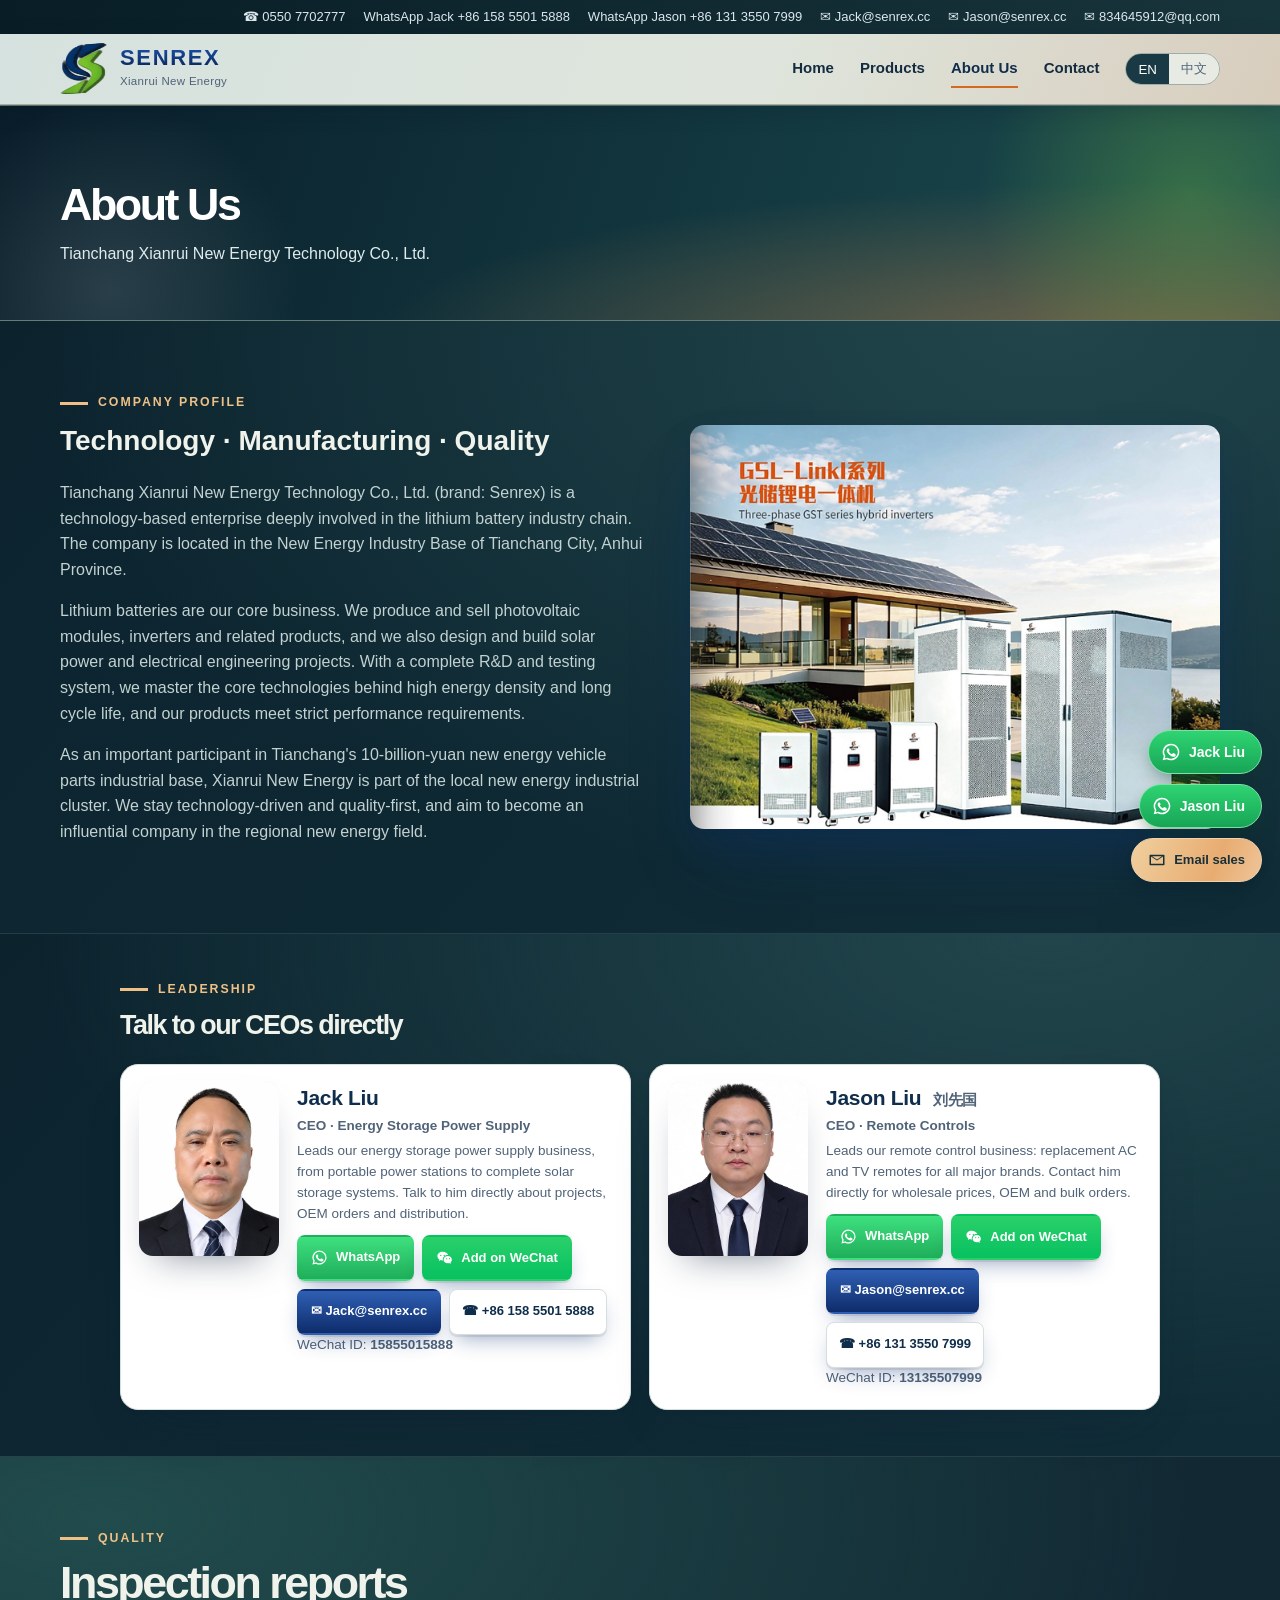
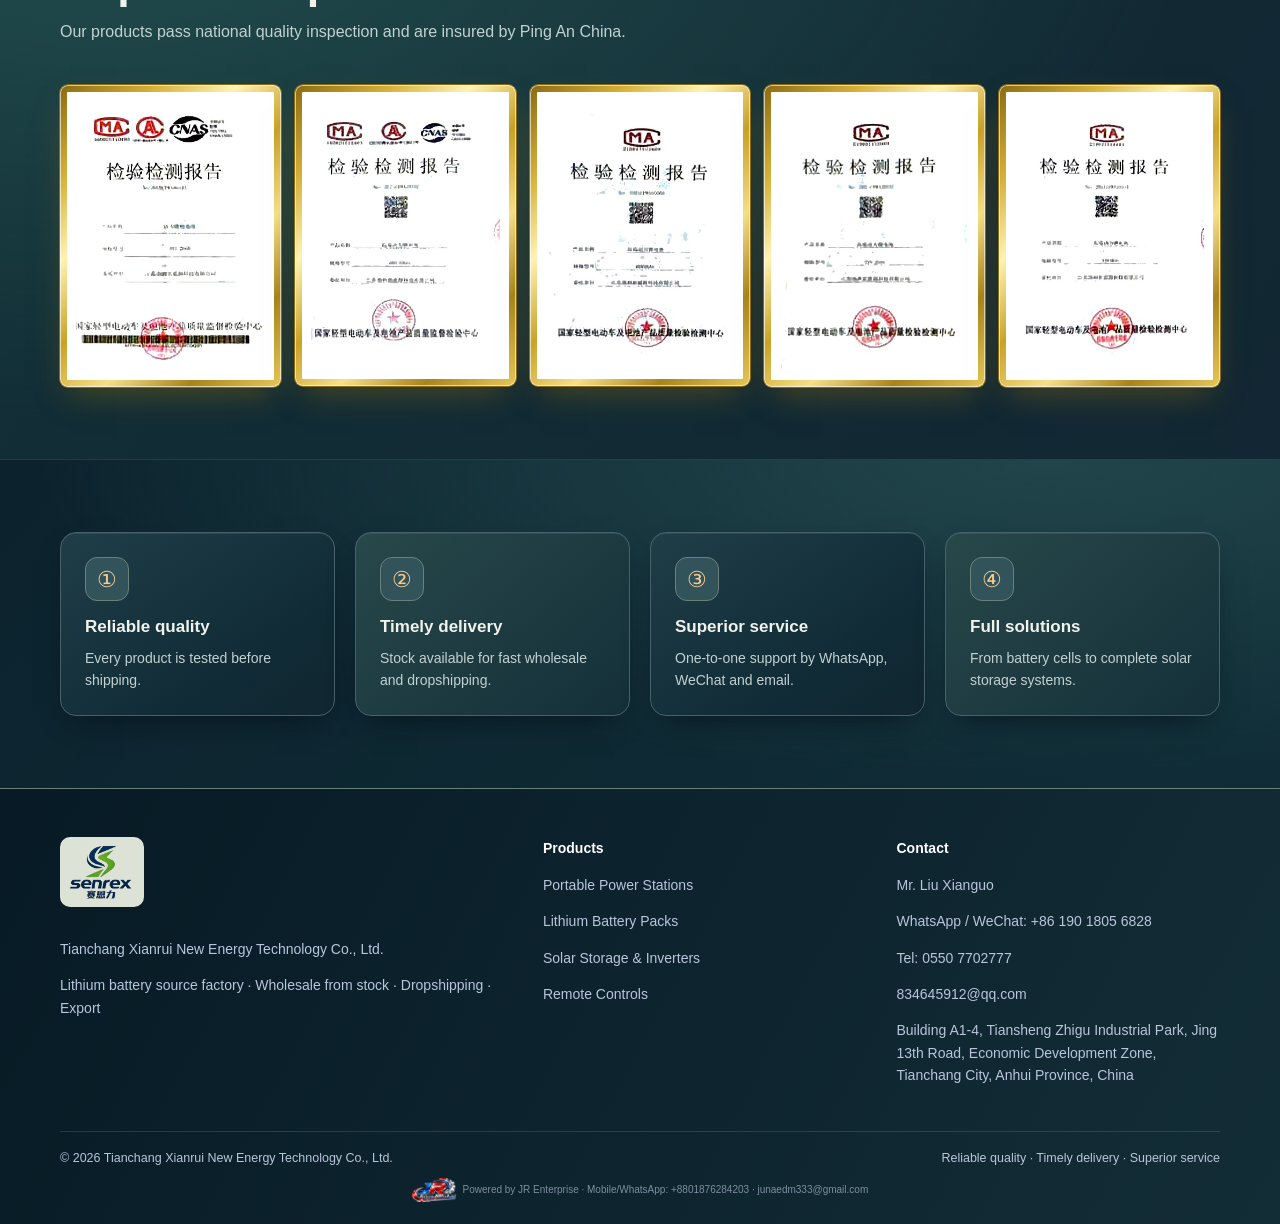
==== commit e516d2d1: "Top bar: both CEOs' WhatsApp numbers and emails, keep QQ mail Co-Authored-By: Claude Opus 5.5 <norep" ====
--- a/about.html
+++ b/about.html
@@ -13,7 +13,10 @@
 <body data-page="about">
 <div class="top"><div class="wrap">
   <a href="tel:+865507702777">☎ 0550 7702777</a>
-  <a href="https://wa.me/8619018056828" target="_blank" rel="noopener">WhatsApp +86 190 1805 6828</a>
+  <a href="https://wa.me/8615855015888" target="_blank" rel="noopener">WhatsApp Jack +86 158 5501 5888</a>
+  <a href="https://wa.me/8613135507999" target="_blank" rel="noopener">WhatsApp Jason +86 131 3550 7999</a>
+  <a href="mailto:Jack@senrex.cc">✉ Jack@senrex.cc</a>
+  <a href="mailto:Jason@senrex.cc">✉ Jason@senrex.cc</a>
   <a href="mailto:834645912@qq.com">✉ 834645912@qq.com</a>
 </div></div>
 <header class="nav"><div class="wrap">
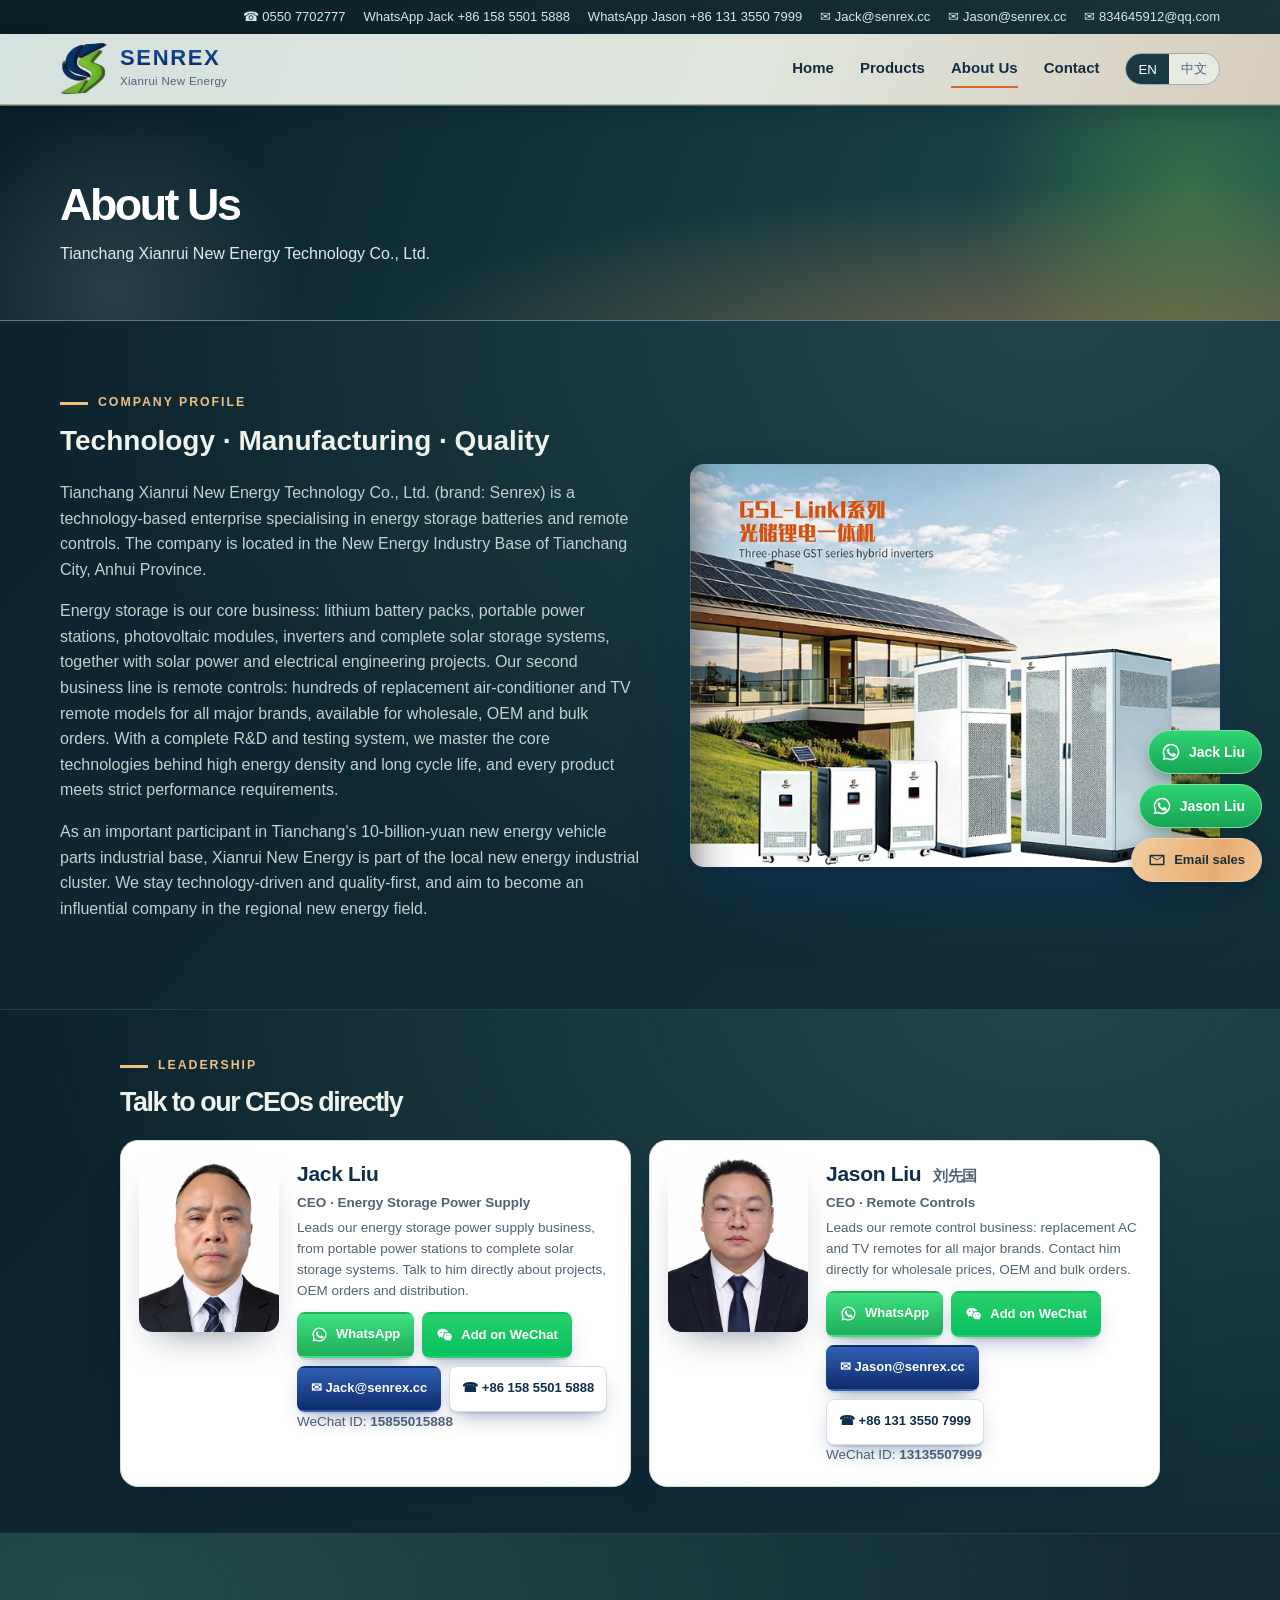
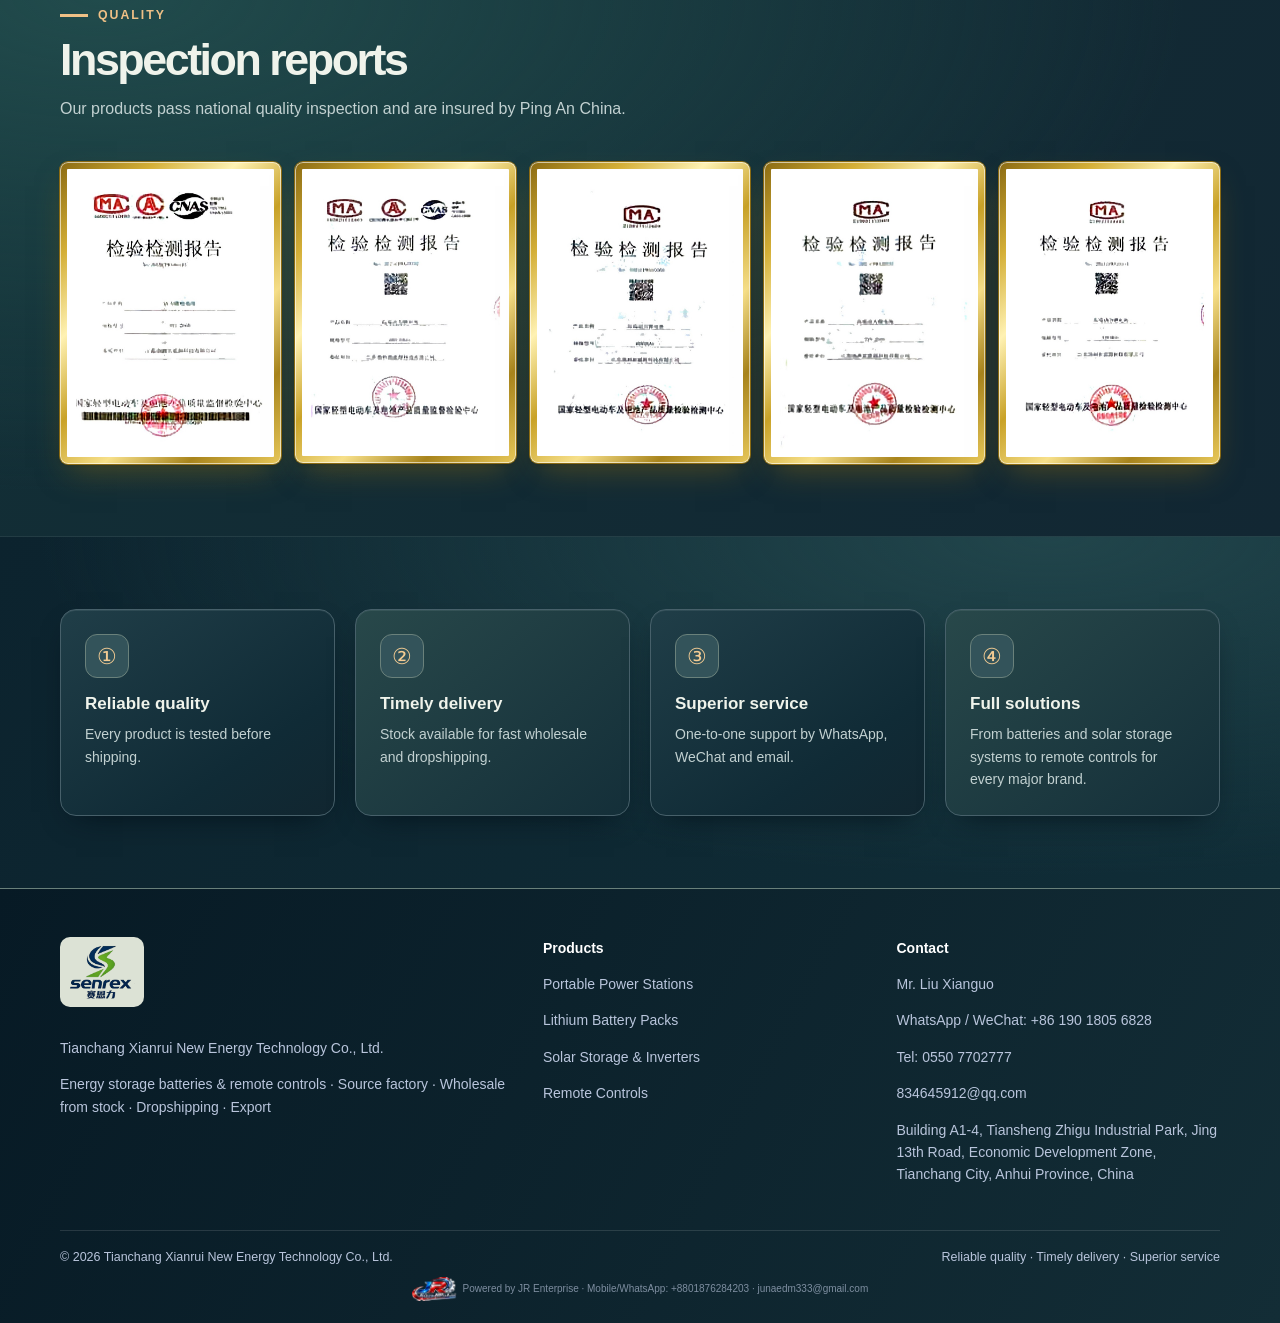
==== commit 6fca7e83: "Describe both business lines: energy storage batteries and remote controls (EN/中文) Co-Authored-By: C" ====
--- a/about.html
+++ b/about.html
@@ -6,8 +6,8 @@
 <title>About Us | Senrex 赛恩力</title>
 <meta name="description" content="Senrex lithium battery factory: portable power stations, 48V/60V/72V lithium battery packs, solar storage systems, inverters and remote controls. Wholesale and export.">
 <link rel="icon" href="assets/img/logo_mark.png">
-<link rel="stylesheet" href="assets/css/style.css?v=fdbe3cc8">
-<link rel="stylesheet" href="assets/css/alpine.css?v=fdbe3cc8">
+<link rel="stylesheet" href="assets/css/style.css?v=d3caae30">
+<link rel="stylesheet" href="assets/css/alpine.css?v=d3caae30">
 <script>try{var l=localStorage.getItem('senrex-lang');if(!l){l=(navigator.language||'').toLowerCase().indexOf('zh')===0?'zh-CN':'en'}document.documentElement.lang=l}catch(e){}</script>
 </head>
 <body data-page="about">
@@ -36,8 +36,8 @@
   <div>
     <div class="kicker"><span class="en">Company profile</span><span class="zh">公司简介</span></div>
     <h2 style="color:var(--navy);font-size:28px;margin:6px 0 14px"><span class="en">Technology · Manufacturing · Quality</span><span class="zh">科技缔造 · 专业品质</span></h2>
-    <p class="en">Tianchang Xianrui New Energy Technology Co., Ltd. (brand: Senrex) is a technology-based enterprise deeply involved in the lithium battery industry chain. The company is located in the New Energy Industry Base of Tianchang City, Anhui Province.</p><p class="zh">天长市先锐新能源科技有限公司（品牌：赛恩力 Senrex）是一家深耕锂电池产业链的科技型企业，公司坐落于安徽省天长市新能源产业基地。</p>
-    <p class="en">Lithium batteries are our core business. We produce and sell photovoltaic modules, inverters and related products, and we also design and build solar power and electrical engineering projects. With a complete R&D and testing system, we master the core technologies behind high energy density and long cycle life, and our products meet strict performance requirements.</p><p class="zh">公司以锂电池产业为核心方向，主营光伏组件、逆变器等产品生产销售，同时承接光伏发电及电力工程设计施工业务。依托完善的研发测试体系，公司掌握了支撑高能量密度、长循环寿命电池需求的核心技术，产品性能满足严苛要求。</p>
+    <p class="en">Tianchang Xianrui New Energy Technology Co., Ltd. (brand: Senrex) is a technology-based enterprise specialising in energy storage batteries and remote controls. The company is located in the New Energy Industry Base of Tianchang City, Anhui Province.</p><p class="zh">天长市先锐新能源科技有限公司（品牌：赛恩力 Senrex）是一家专注于储能电池与遥控器的科技型企业，公司坐落于安徽省天长市新能源产业基地。</p>
+    <p class="en">Energy storage is our core business: lithium battery packs, portable power stations, photovoltaic modules, inverters and complete solar storage systems, together with solar power and electrical engineering projects. Our second business line is remote controls: hundreds of replacement air-conditioner and TV remote models for all major brands, available for wholesale, OEM and bulk orders. With a complete R&D and testing system, we master the core technologies behind high energy density and long cycle life, and every product meets strict performance requirements.</p><p class="zh">公司以储能电池为核心业务，涵盖动力锂电池组、便携式储能电源、光伏组件、逆变器及完整光储系统，并承接光伏发电及电力工程设计施工业务。遥控器是公司另一大主营业务，提供各大品牌空调、电视替换遥控器，型号达数百款，支持批发、OEM定制及大批量订单。依托完善的研发测试体系，公司掌握了高能量密度、长循环寿命电池的核心技术，每件产品均满足严苛的性能要求。</p>
     <p class="en">As an important participant in Tianchang's 10-billion-yuan new energy vehicle parts industrial base, Xianrui New Energy is part of the local new energy industrial cluster. We stay technology-driven and quality-first, and aim to become an influential company in the regional new energy field.</p><p class="zh">作为天长市百亿新能源汽车零部件产业基地的重要参与者，先锐新能源积极融入本地新能源产业集群，借助完善的协作配套与产业政策优势，持续提升自主创新能力。未来，公司将继续坚持科技驱动、质量为本，致力于成为区域新能源领域具有较强影响力的企业。</p>
   </div>
   <img src="assets/img/solar/hero_gsl.jpg" alt="Senrex solar storage systems" style="border-radius:14px">
@@ -77,7 +77,7 @@
     <div><i>①</i><h3><span class="en">Reliable quality</span><span class="zh">可靠的质量</span></h3><p><span class="en">Every product is tested before shipping.</span><span class="zh">每件产品出厂前均经检测。</span></p></div>
     <div><i>②</i><h3><span class="en">Timely delivery</span><span class="zh">及时的供货</span></h3><p><span class="en">Stock available for fast wholesale and dropshipping.</span><span class="zh">现货充足，批发与一件代发快速发货。</span></p></div>
     <div><i>③</i><h3><span class="en">Superior service</span><span class="zh">最佳的服务</span></h3><p><span class="en">One-to-one support by WhatsApp, WeChat and email.</span><span class="zh">WhatsApp、微信、邮箱一对一服务。</span></p></div>
-    <div><i>④</i><h3><span class="en">Full solutions</span><span class="zh">整体方案</span></h3><p><span class="en">From battery cells to complete solar storage systems.</span><span class="zh">从电池到完整光储系统。</span></p></div>
+    <div><i>④</i><h3><span class="en">Full solutions</span><span class="zh">整体方案</span></h3><p><span class="en">From batteries and solar storage systems to remote controls for every major brand.</span><span class="zh">从电池、光储系统到各大品牌遥控器，一站式供应。</span></p></div>
   </div>
 </div></section>
 
@@ -86,7 +86,7 @@
     <div>
       <div class="logo"><img src="assets/img/logo.png" alt="Senrex 赛恩力"></div>
       <p><span class="en">Tianchang Xianrui New Energy Technology Co., Ltd.</span><span class="zh">天长市先锐新能源科技有限公司</span></p>
-      <p><span class="en">Lithium battery source factory · Wholesale from stock · Dropshipping · Export</span><span class="zh">锂电池源头工厂 · 现货批发 · 一件代发 · 外贸出口</span></p>
+      <p><span class="en">Energy storage batteries &amp; remote controls · Source factory · Wholesale from stock · Dropshipping · Export</span><span class="zh">储能电池与遥控器源头工厂 · 现货批发 · 一件代发 · 外贸出口</span></p>
     </div>
     <div>
       <h4><span class="en">Products</span><span class="zh">产品中心</span></h4>
@@ -127,6 +127,6 @@
   <p class="note msg" role="status" aria-live="polite"></p>
 </form></div></div></div>
 <script>window.SENREX={email:"834645912@qq.com",wa:"8619018056828"};</script>
-<script src="assets/js/data.js?v=fdbe3cc8"></script>
-<script src="assets/js/main.js?v=fdbe3cc8"></script>
+<script src="assets/js/data.js?v=d3caae30"></script>
+<script src="assets/js/main.js?v=d3caae30"></script>
 </body></html>
--- a/assets/css/alpine.css
+++ b/assets/css/alpine.css
@@ -341,3 +341,6 @@
 .leaders .ceo-note{font-size:12.5px;margin-top:8px}
 @media (max-width:760px){.leaders .ceo{grid-template-columns:1fr}.leaders .ceo-photo{max-width:220px}}
 .ceo-s .head{max-width:1040px;margin-left:auto;margin-right:auto}
+.inq .msg[data-state="ok"] { color:#1f7a3a; font-weight:700; }
+.inq .msg[data-state="sending"] { color:#4a5a70; }
+.inq [type=submit]:disabled { opacity:.6; cursor:wait; }
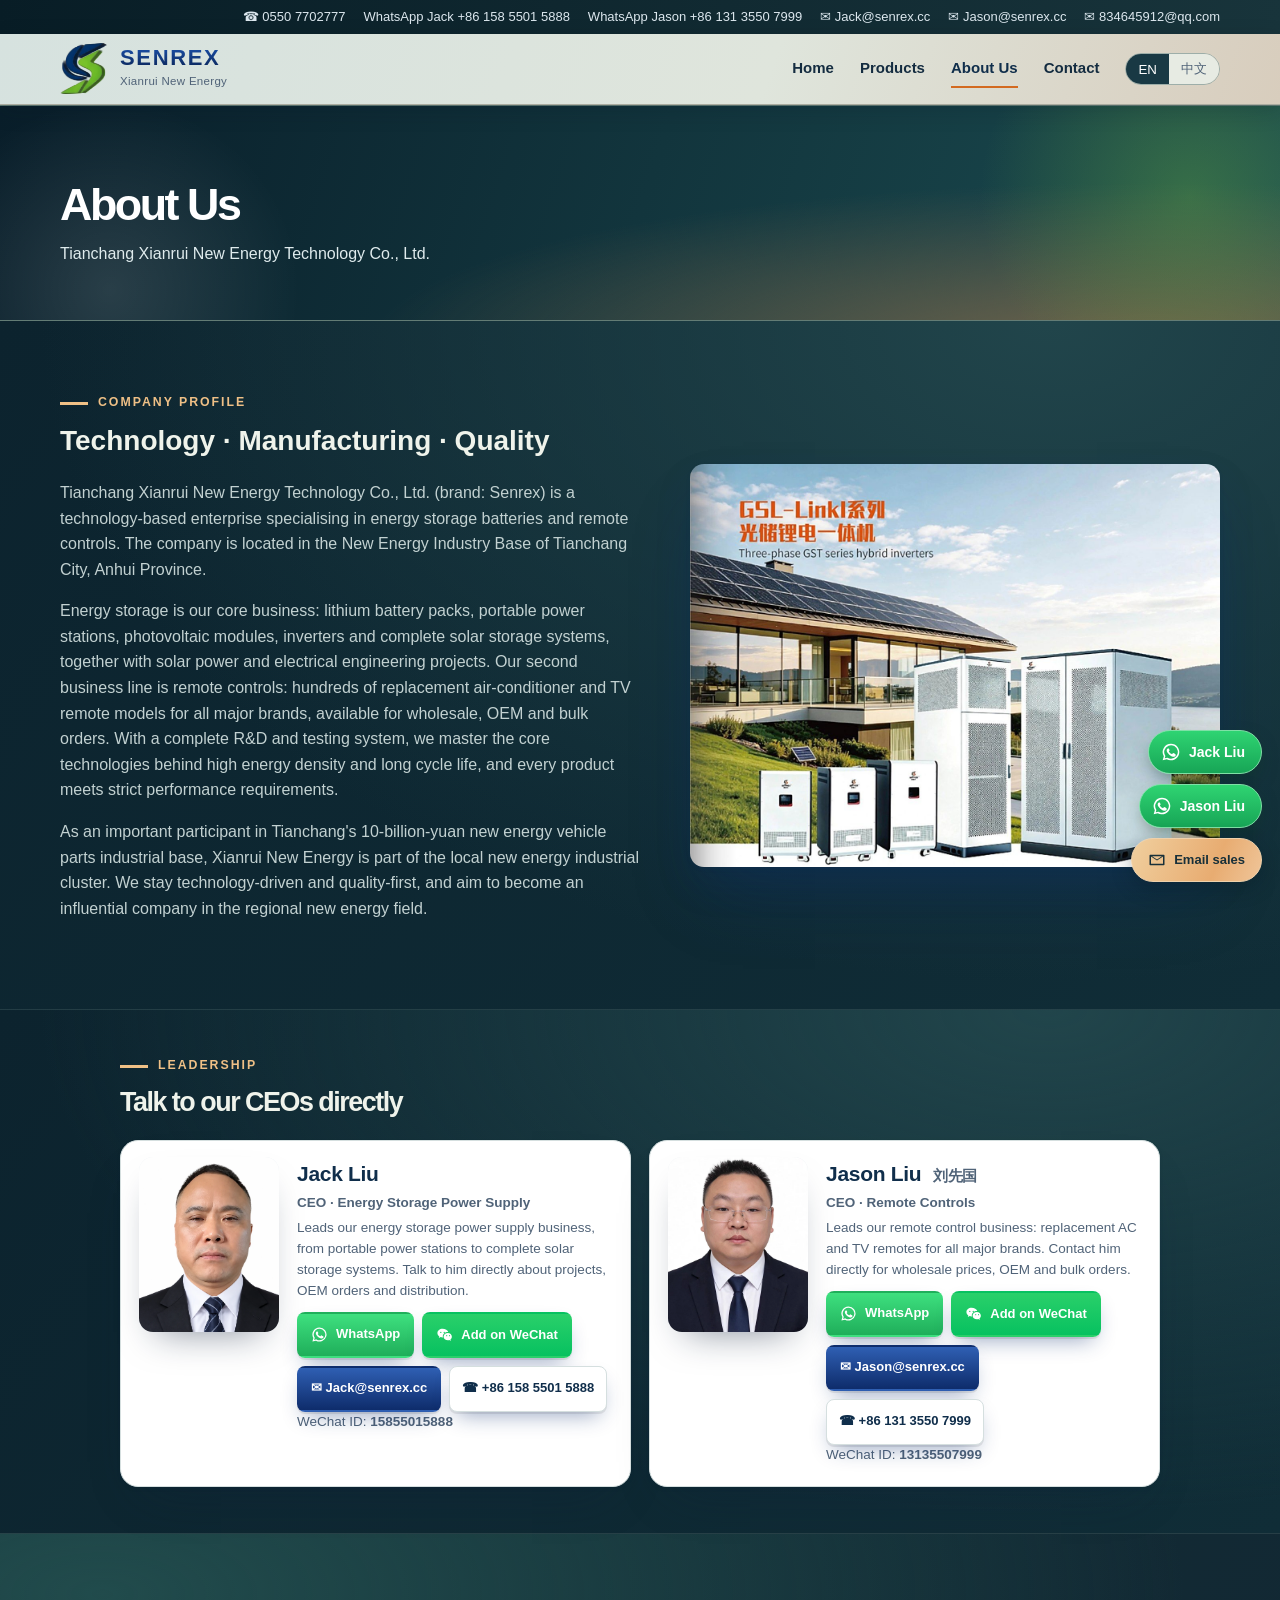
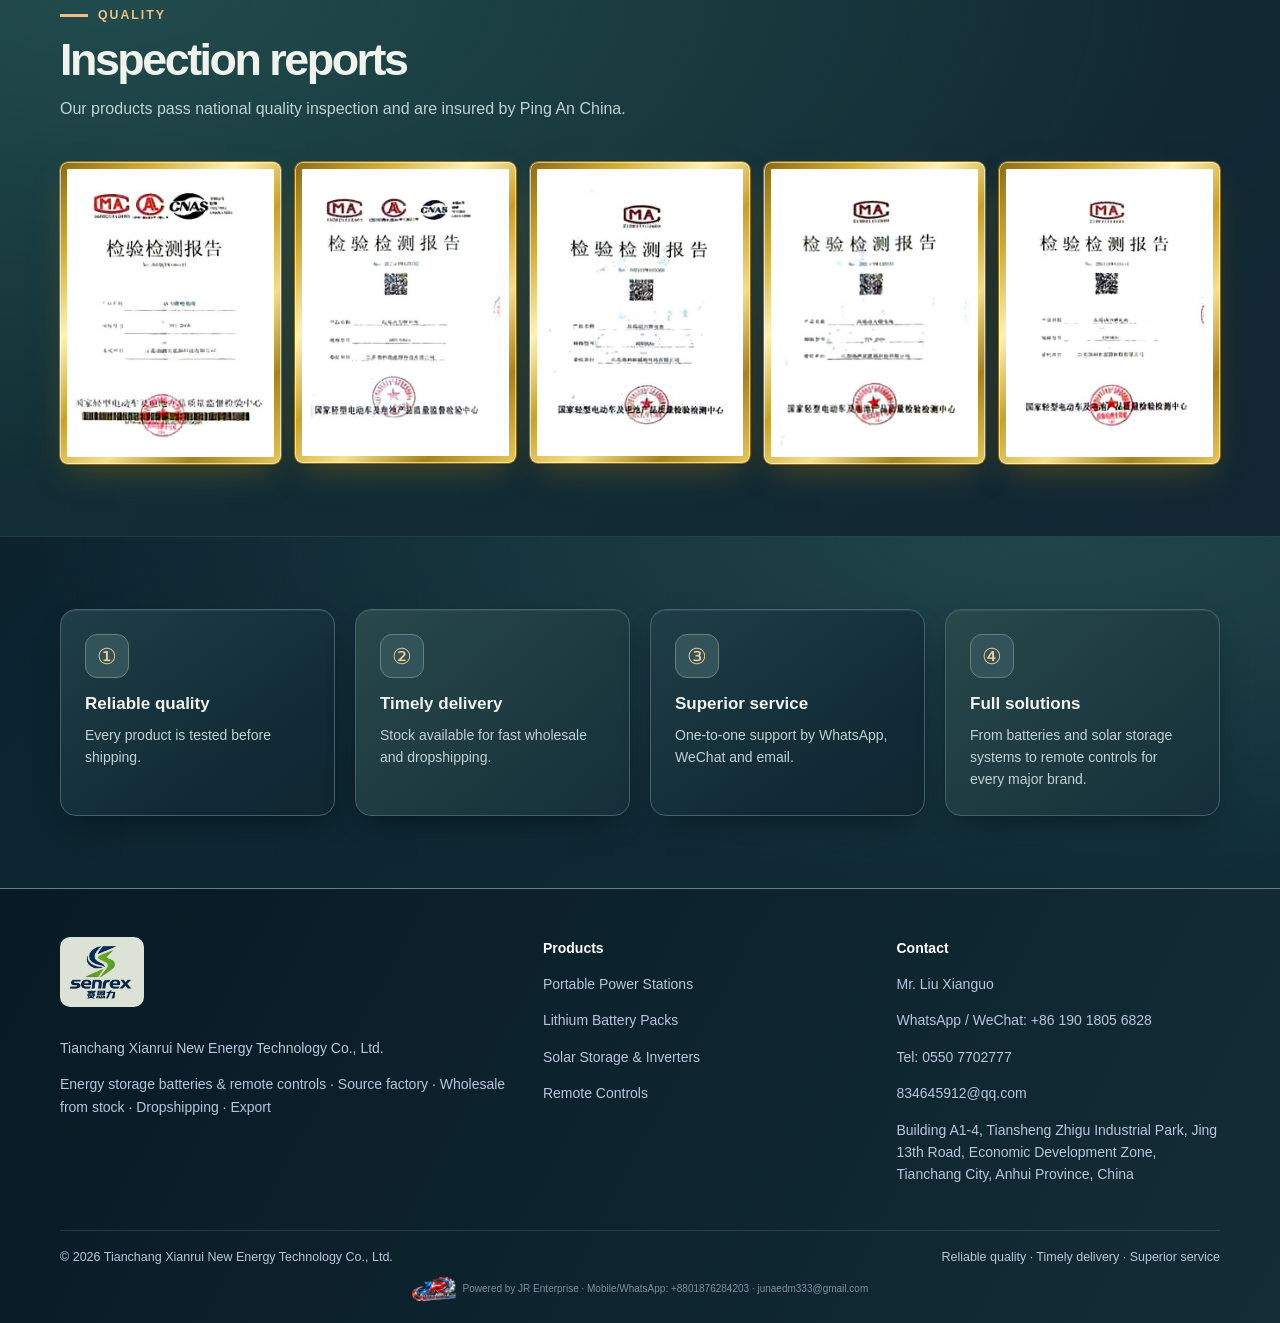
==== commit 32c533f3: "Send remote control inquiries to Jason Liu's WhatsApp; speed up pages with compressed photos and thu" ====
--- a/about.html
+++ b/about.html
@@ -6,8 +6,8 @@
 <title>About Us | Senrex 赛恩力</title>
 <meta name="description" content="Senrex lithium battery factory: portable power stations, 48V/60V/72V lithium battery packs, solar storage systems, inverters and remote controls. Wholesale and export.">
 <link rel="icon" href="assets/img/logo_mark.png">
-<link rel="stylesheet" href="assets/css/style.css?v=d3caae30">
-<link rel="stylesheet" href="assets/css/alpine.css?v=d3caae30">
+<link rel="stylesheet" href="assets/css/style.css?v=3957d001">
+<link rel="stylesheet" href="assets/css/alpine.css?v=3957d001">
 <script>try{var l=localStorage.getItem('senrex-lang');if(!l){l=(navigator.language||'').toLowerCase().indexOf('zh')===0?'zh-CN':'en'}document.documentElement.lang=l}catch(e){}</script>
 </head>
 <body data-page="about">
@@ -70,7 +70,7 @@
 </div></section>
 <section class="s alt"><div class="wrap">
   <div class="head"><div class="kicker"><span class="en">Quality</span><span class="zh">品质保障</span></div><h2><span class="en">Inspection reports</span><span class="zh">检验检测报告</span></h2><p><span class="en">Our products pass national quality inspection and are insured by Ping An China.</span><span class="zh">本公司产品通过国家质量检测认证，由中国平安承保。</span></p></div>
-  <div class="certgrid"><img src="assets/img/certs/cert1.jpg" alt="Inspection report 1" loading="lazy" data-zoom><img src="assets/img/certs/cert2.jpg" alt="Inspection report 2" loading="lazy" data-zoom><img src="assets/img/certs/cert3.jpg" alt="Inspection report 3" loading="lazy" data-zoom><img src="assets/img/certs/cert4.jpg" alt="Inspection report 4" loading="lazy" data-zoom><img src="assets/img/certs/cert5.jpg" alt="Inspection report 5" loading="lazy" data-zoom></div>
+  <div class="certgrid"><img src="assets/img/thumbs/certs/cert1.jpg" data-full="assets/img/certs/cert1.jpg" alt="Inspection report 1" loading="lazy" data-zoom><img src="assets/img/thumbs/certs/cert2.jpg" data-full="assets/img/certs/cert2.jpg" alt="Inspection report 2" loading="lazy" data-zoom><img src="assets/img/thumbs/certs/cert3.jpg" data-full="assets/img/certs/cert3.jpg" alt="Inspection report 3" loading="lazy" data-zoom><img src="assets/img/thumbs/certs/cert4.jpg" data-full="assets/img/certs/cert4.jpg" alt="Inspection report 4" loading="lazy" data-zoom><img src="assets/img/thumbs/certs/cert5.jpg" data-full="assets/img/certs/cert5.jpg" alt="Inspection report 5" loading="lazy" data-zoom></div>
 </div></section>
 <section class="s"><div class="wrap">
   <div class="why">
@@ -84,7 +84,7 @@
 <footer><div class="wrap">
   <div class="cols">
     <div>
-      <div class="logo"><img src="assets/img/logo.png" alt="Senrex 赛恩力"></div>
+      <div class="logo"><img src="assets/img/thumbs/logo.png" alt="Senrex 赛恩力"></div>
       <p><span class="en">Tianchang Xianrui New Energy Technology Co., Ltd.</span><span class="zh">天长市先锐新能源科技有限公司</span></p>
       <p><span class="en">Energy storage batteries &amp; remote controls · Source factory · Wholesale from stock · Dropshipping · Export</span><span class="zh">储能电池与遥控器源头工厂 · 现货批发 · 一件代发 · 外贸出口</span></p>
     </div>
@@ -127,6 +127,6 @@
   <p class="note msg" role="status" aria-live="polite"></p>
 </form></div></div></div>
 <script>window.SENREX={email:"834645912@qq.com",wa:"8619018056828"};</script>
-<script src="assets/js/data.js?v=d3caae30"></script>
-<script src="assets/js/main.js?v=d3caae30"></script>
+<script src="assets/js/data.js?v=3957d001"></script>
+<script src="assets/js/main.js?v=3957d001"></script>
 </body></html>
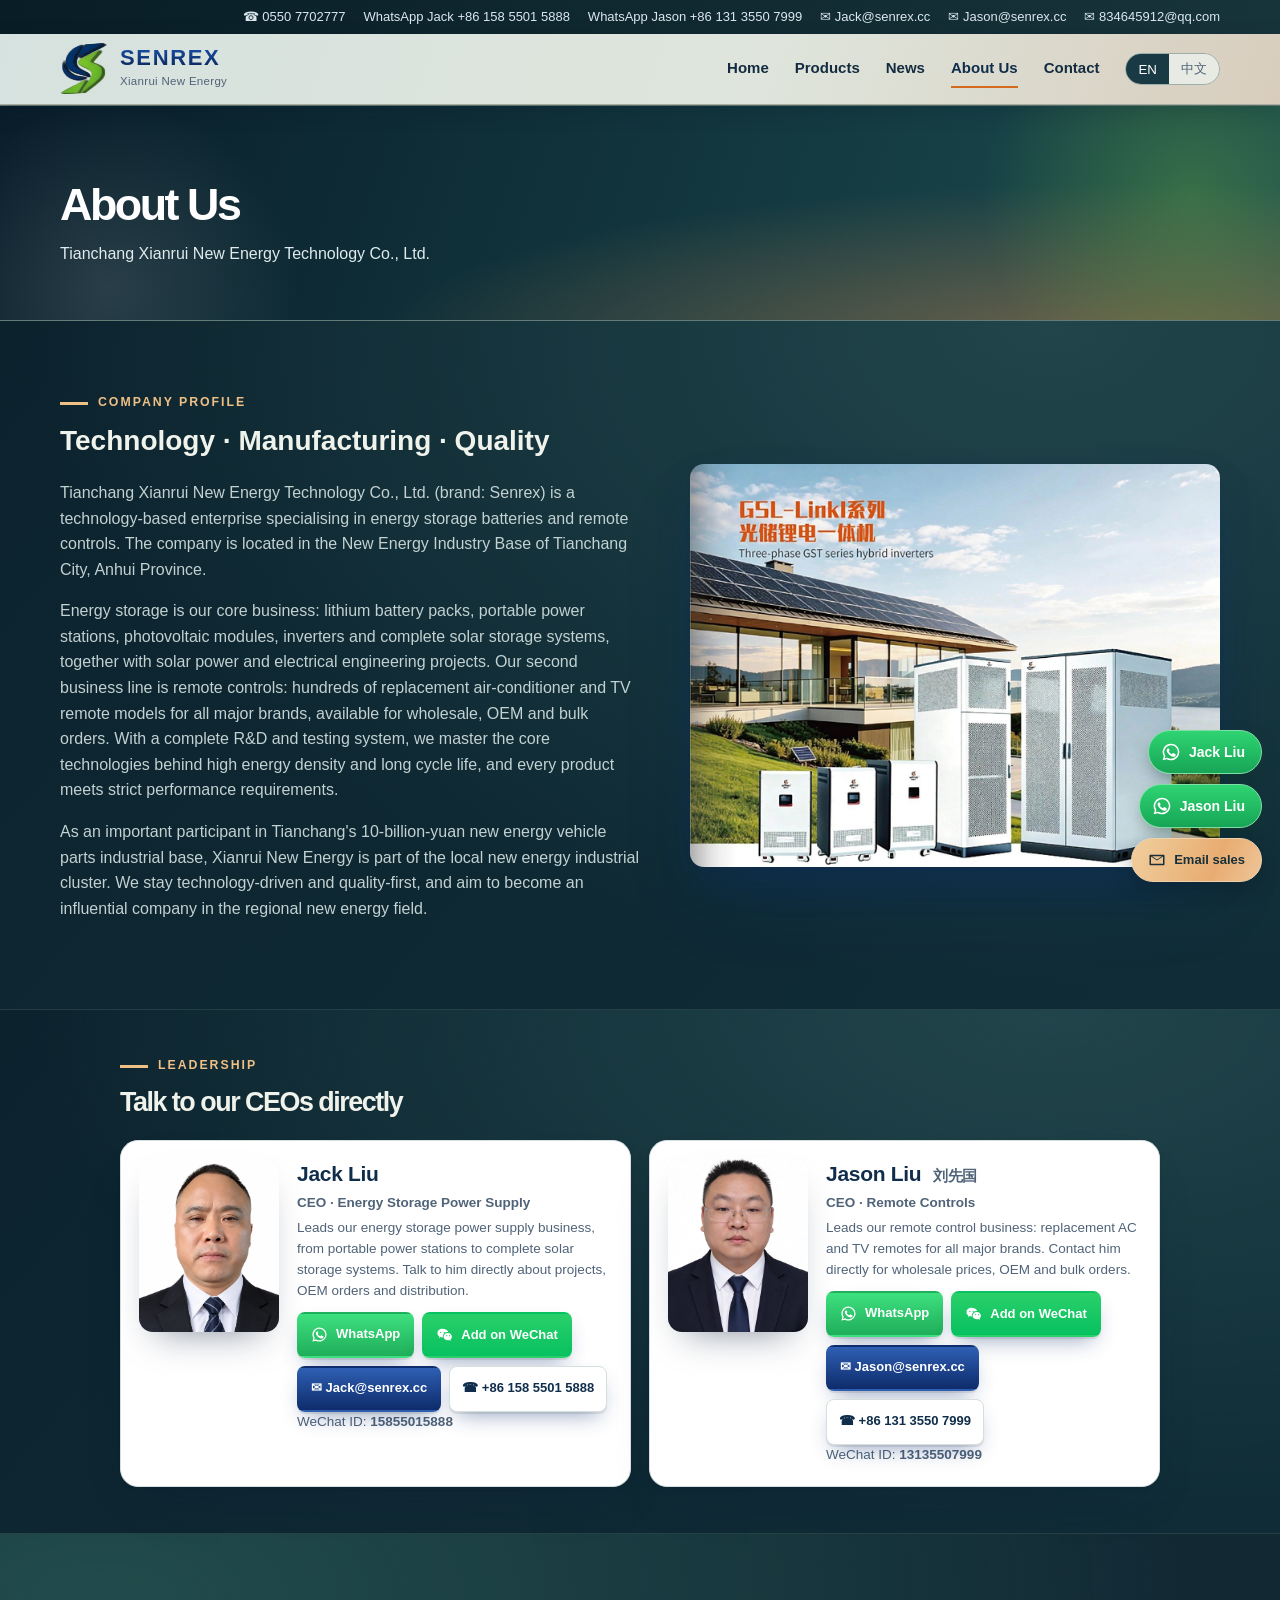
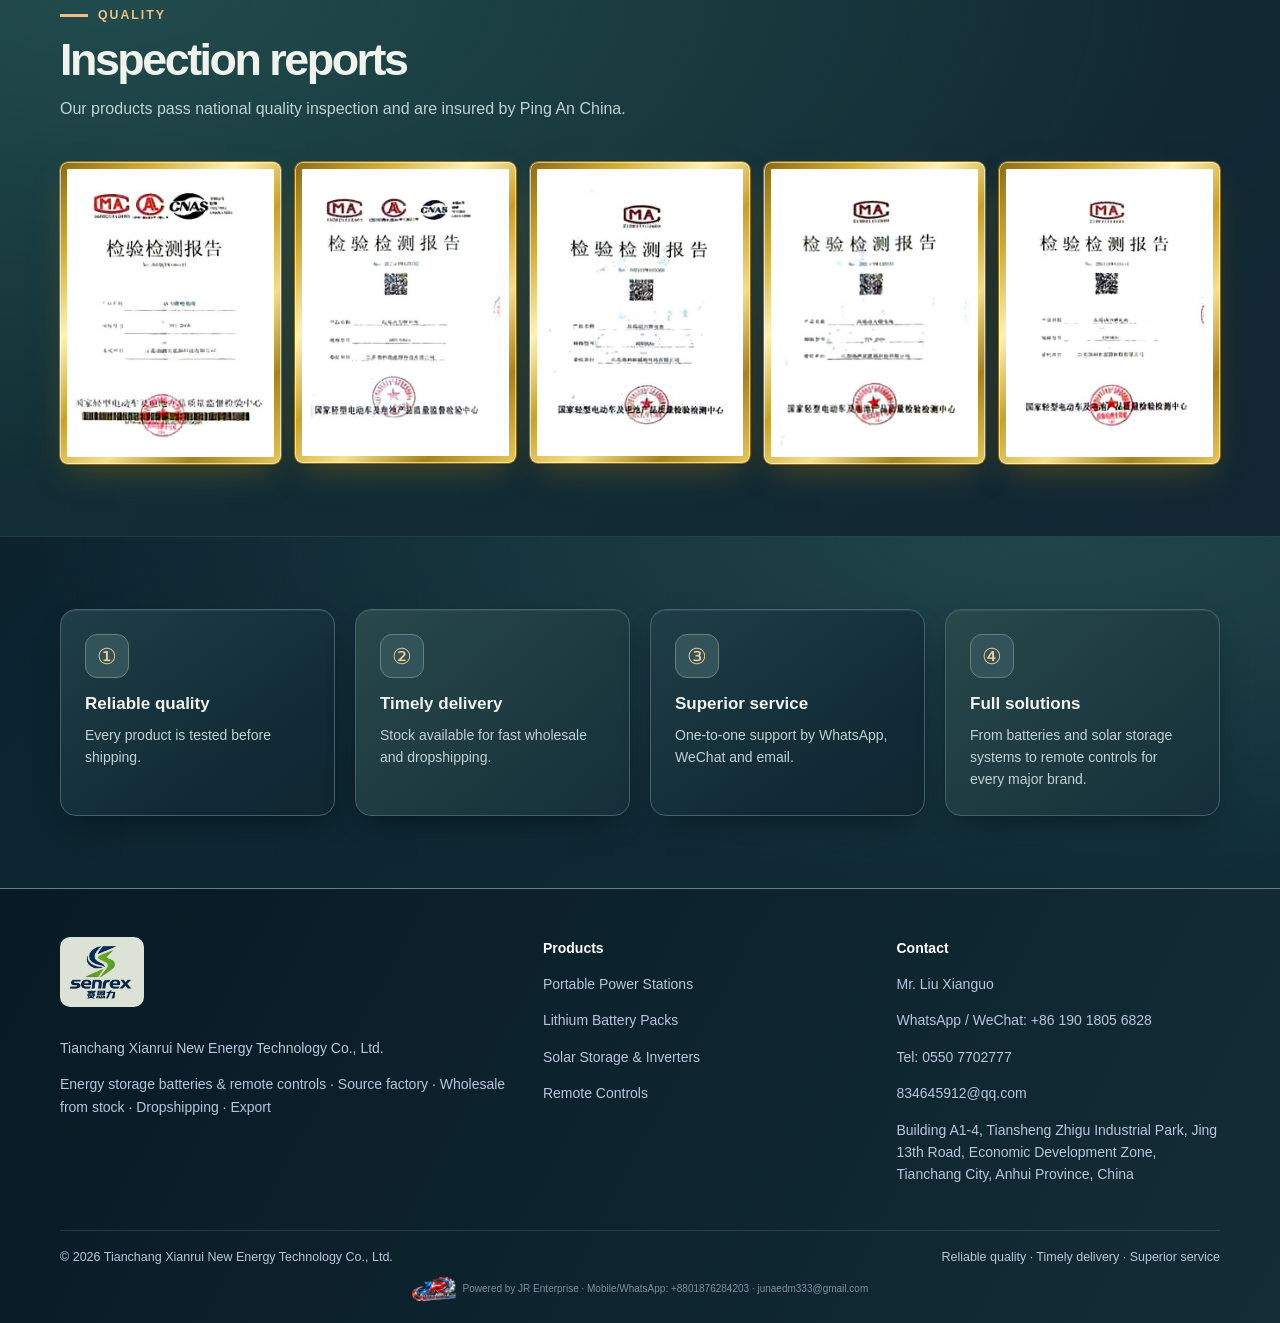
==== commit 4edb7e5b: "Add News & Content page with photo and short video uploads from the admin (EN/中文) Co-Authored-By: Cl" ====
--- a/about.html
+++ b/about.html
@@ -6,8 +6,8 @@
 <title>About Us | Senrex 赛恩力</title>
 <meta name="description" content="Senrex lithium battery factory: portable power stations, 48V/60V/72V lithium battery packs, solar storage systems, inverters and remote controls. Wholesale and export.">
 <link rel="icon" href="assets/img/logo_mark.png">
-<link rel="stylesheet" href="assets/css/style.css?v=3957d001">
-<link rel="stylesheet" href="assets/css/alpine.css?v=3957d001">
+<link rel="stylesheet" href="assets/css/style.css?v=f46a3988">
+<link rel="stylesheet" href="assets/css/alpine.css?v=f46a3988">
 <script>try{var l=localStorage.getItem('senrex-lang');if(!l){l=(navigator.language||'').toLowerCase().indexOf('zh')===0?'zh-CN':'en'}document.documentElement.lang=l}catch(e){}</script>
 </head>
 <body data-page="about">
@@ -24,6 +24,7 @@
   <nav class="menu" id="menu">
     <a href="index.html" data-p="home"><span class="en">Home</span><span class="zh">首页</span></a>
     <a href="products.html" data-p="products"><span class="en">Products</span><span class="zh">产品中心</span></a>
+    <a href="news.html" data-p="news"><span class="en">News</span><span class="zh">新闻动态</span></a>
     <a href="about.html" data-p="about"><span class="en">About Us</span><span class="zh">关于我们</span></a>
     <a href="contact.html" data-p="contact"><span class="en">Contact</span><span class="zh">联系我们</span></a>
     <div class="lang"><button data-l="en">EN</button><button data-l="zh-CN">中文</button></div>
@@ -127,6 +128,6 @@
   <p class="note msg" role="status" aria-live="polite"></p>
 </form></div></div></div>
 <script>window.SENREX={email:"834645912@qq.com",wa:"8619018056828"};</script>
-<script src="assets/js/data.js?v=3957d001"></script>
-<script src="assets/js/main.js?v=3957d001"></script>
+<script src="assets/js/data.js?v=f46a3988"></script>
+<script src="assets/js/main.js?v=f46a3988"></script>
 </body></html>
--- a/assets/css/alpine.css
+++ b/assets/css/alpine.css
@@ -344,3 +344,21 @@
 .inq .msg[data-state="ok"] { color:#1f7a3a; font-weight:700; }
 .inq .msg[data-state="sending"] { color:#4a5a70; }
 .inq [type=submit]:disabled { opacity:.6; cursor:wait; }
+/* news */
+.news-list{display:flex;flex-direction:column;gap:26px;max-width:920px}
+.news-grid{display:grid;grid-template-columns:repeat(3,1fr);gap:20px}
+.post{display:block;background:var(--enamel);border:1px solid var(--edge);border-radius:var(--radius,14px);overflow:hidden;box-shadow:inset 0 1px #c7dad41a,0 12px 30px -16px #020e17;color:var(--pearl);scroll-margin-top:90px}
+.post .media{display:grid;grid-template-columns:repeat(auto-fit,minmax(200px,1fr));gap:4px;background:#0a1c24}
+.post .media img,.post .media video{width:100%;height:100%;max-height:520px;object-fit:cover;display:block;background:#0a1c24}
+.post .media.one img,.post .media.one video{object-fit:contain;max-height:560px}
+.post.short .media{display:block;aspect-ratio:4/3}
+.post.short .media img,.post.short .media video{height:100%;object-fit:cover}
+.post-txt{padding:18px 20px 20px}
+.post time{font-size:13px;font-weight:700;color:var(--brass)}
+.post h3{margin:6px 0 8px;font-size:20px;line-height:1.35;color:var(--pearl)}
+.post p{margin:0 0 10px;color:var(--silver);line-height:1.7}
+.post.short h3{font-size:17px}
+.post .go{color:var(--brass);font-weight:700;font-size:14px}
+.empty{color:var(--silver)}
+@media (max-width:900px){.news-grid{grid-template-columns:1fr 1fr}}
+@media (max-width:600px){.news-grid{grid-template-columns:1fr}.post .media{grid-template-columns:1fr 1fr}.post-txt{padding:14px 16px 16px}}
